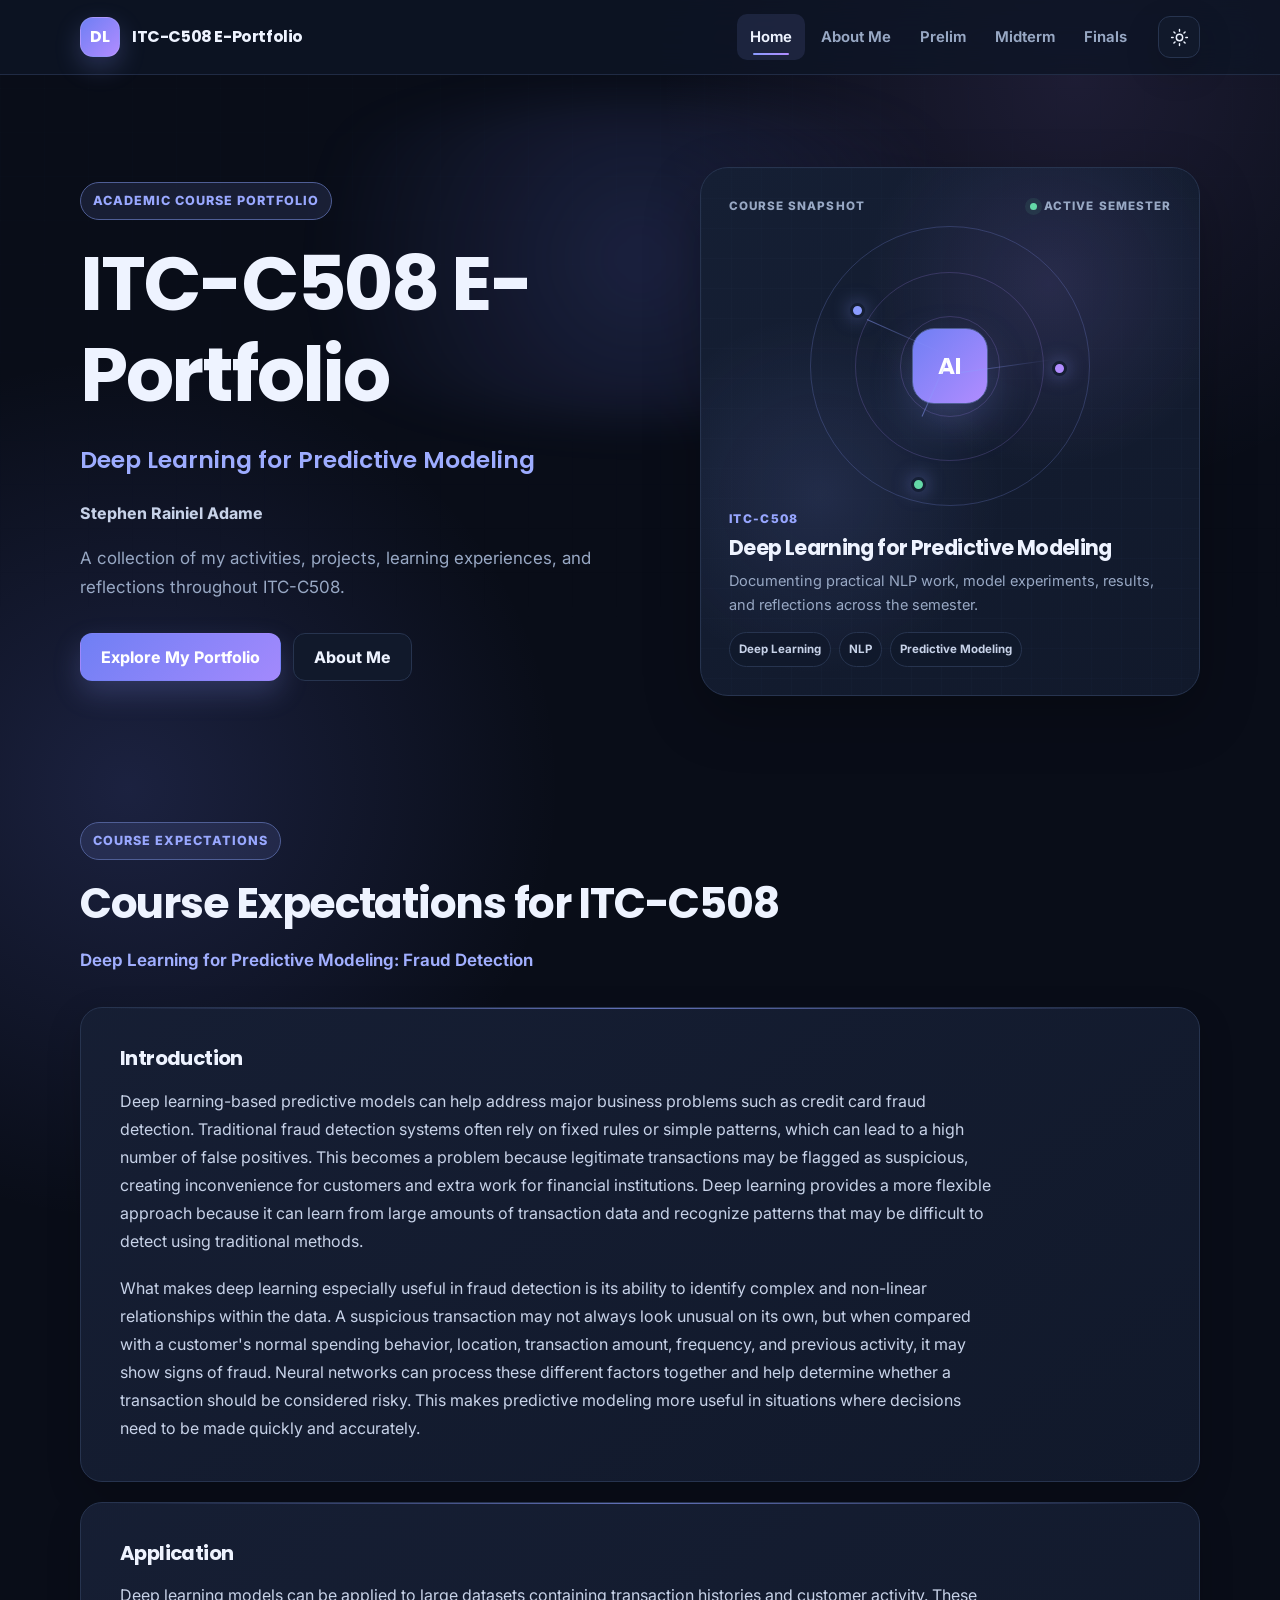
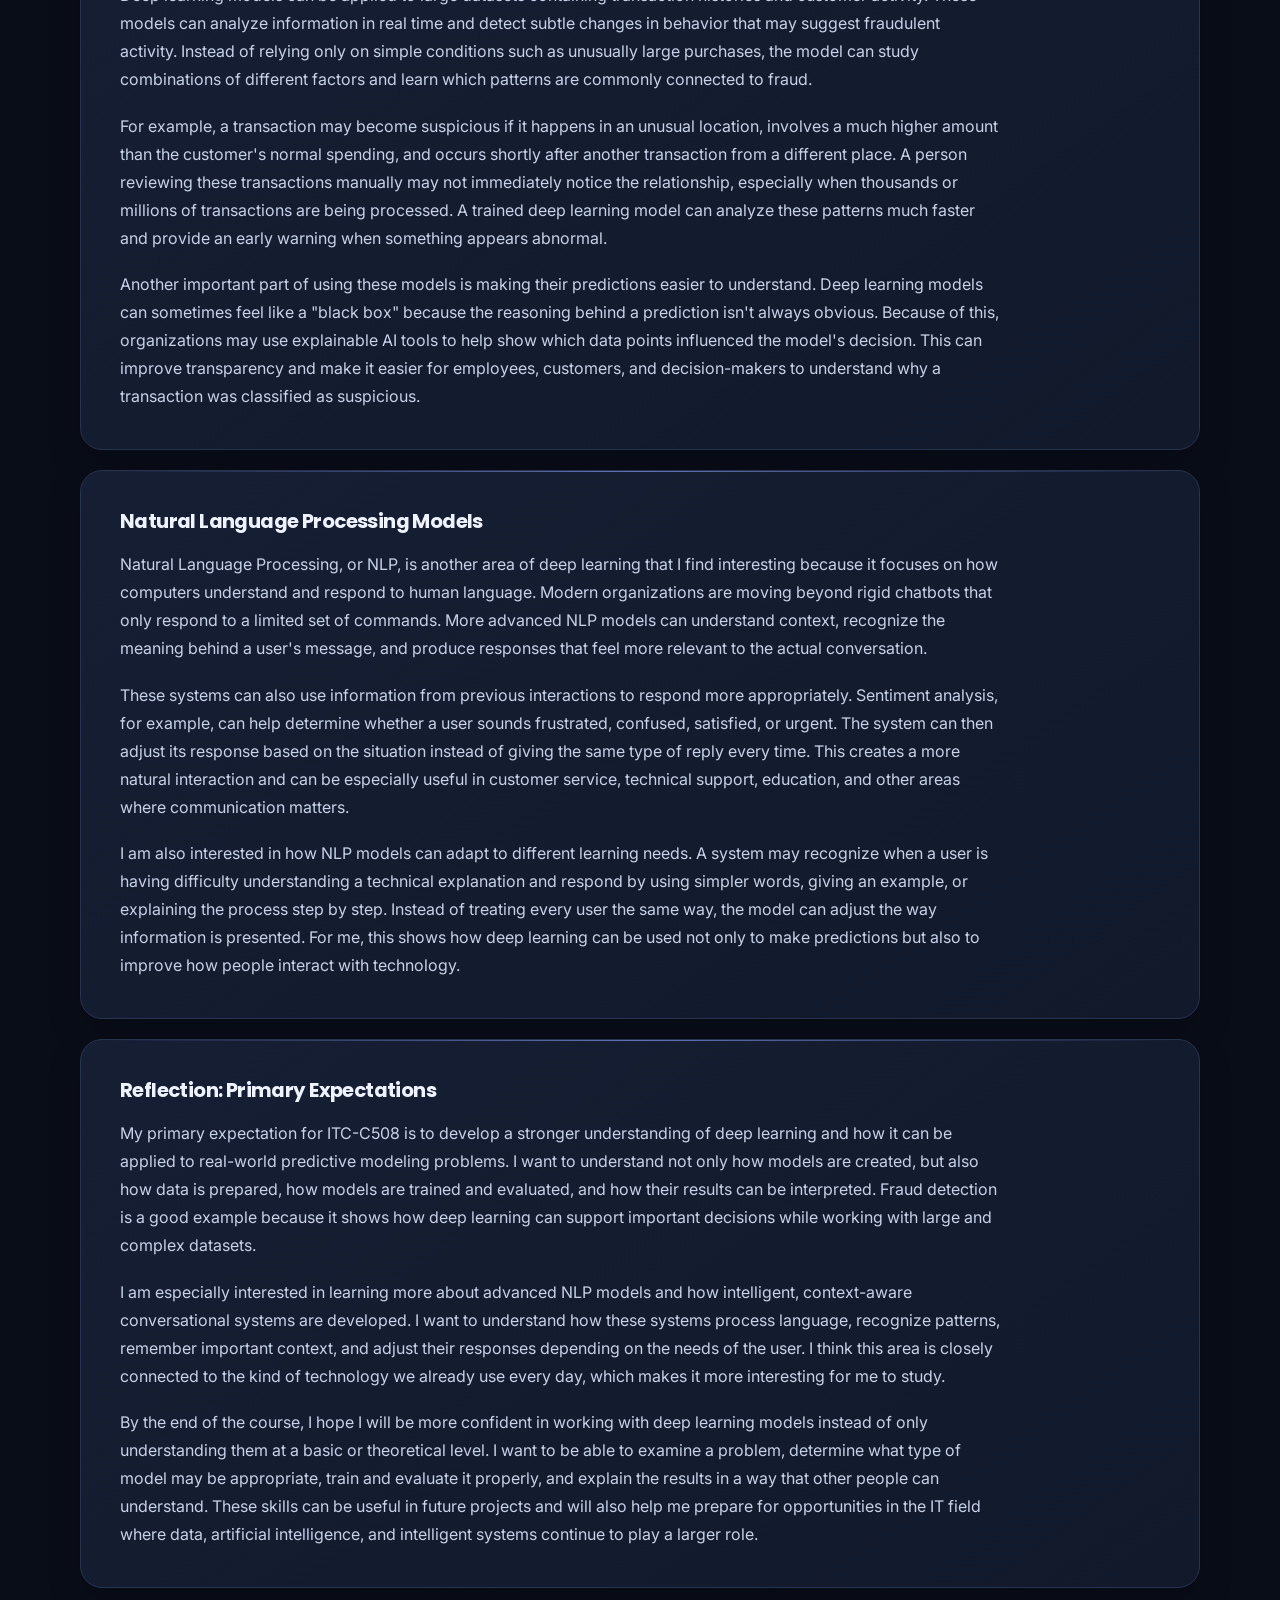
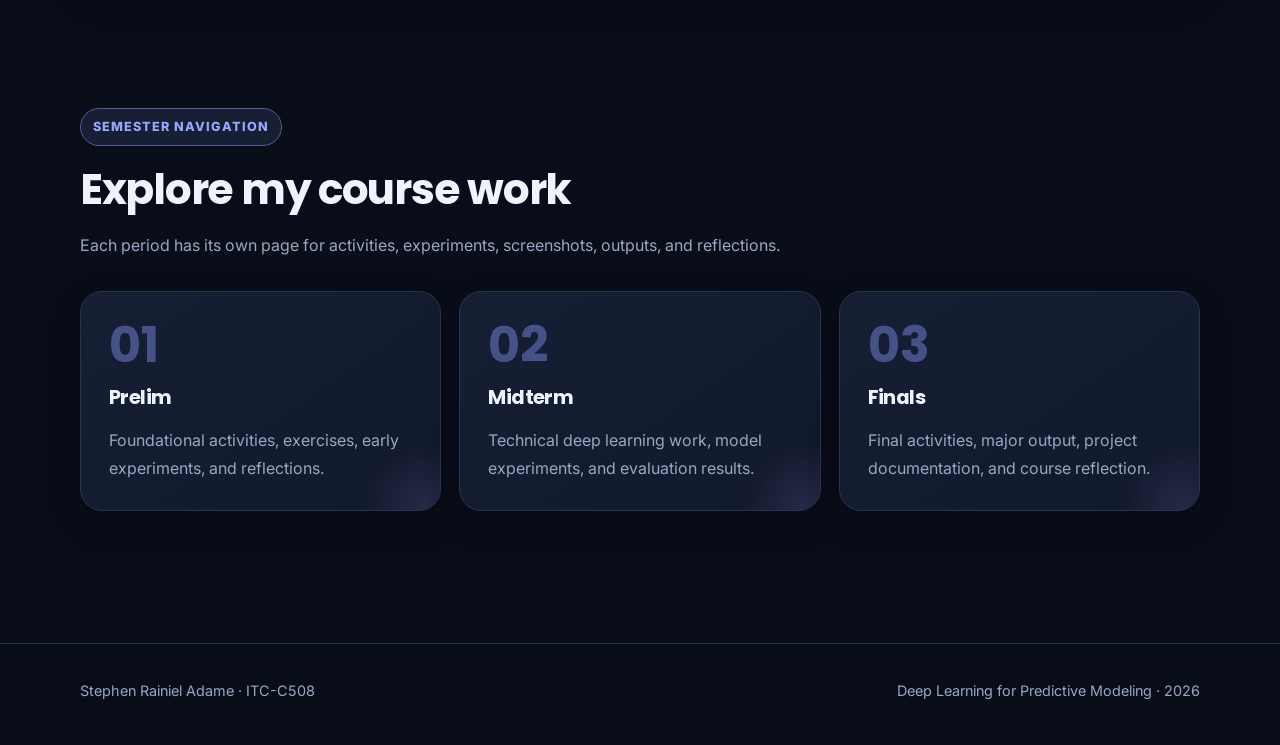
==== index.html @ 0af70e8b "Added dark mode as default + Improve UI design" ====
<!DOCTYPE html>
<html lang="en" data-theme="dark">
<head>
  <meta charset="UTF-8">
  <meta name="viewport" content="width=device-width, initial-scale=1.0">
  <meta name="theme-color" content="#090d18">
  <script>
    (() => {
      const savedTheme = localStorage.getItem('itc508-theme');
      document.documentElement.dataset.theme = savedTheme === 'light' ? 'light' : 'dark';
    })();
  </script>
  <meta name="description" content="ITC-C508 course e-portfolio of Stephen Rainiel Adame for Deep Learning for Predictive Modeling.">
  <title>ITC-C508 E-Portfolio | Stephen Rainiel Adame</title>
  <link rel="stylesheet" href="assets/styles.css">
</head>
<body>
<header class="site-header">
  <div class="container nav-wrap">
    <a class="brand" href="index.html" aria-label="ITC-C508 E-Portfolio Home">
      <span class="brand-mark">DL</span>
      <span class="brand-text">ITC-C508 E-Portfolio</span>
    </a>
    <button class="menu-button" aria-label="Toggle navigation" aria-expanded="false">☰</button>
    <nav class="nav-links" aria-label="Primary navigation">
      <a href="index.html">Home</a>
      <a href="about.html">About Me</a>
      <a href="prelim.html">Prelim</a>
      <a href="midterm.html">Midterm</a>
      <a href="finals.html">Finals</a>
    </nav>
  </div>
</header>

<main>
  <section class="hero">
    <div class="container hero-grid">
      <div>
        <span class="eyebrow">Academic Course Portfolio</span>
        <h1>ITC-C508 E-Portfolio</h1>
        <p class="hero-course">Deep Learning for Predictive Modeling</p>
        <p class="hero-name">Stephen Rainiel Adame</p>
        <p class="lead">A collection of my activities, projects, learning experiences, and reflections throughout ITC-C508.</p>
        <div class="hero-actions">
          <a class="btn btn-primary" href="#course-content">Explore My Portfolio</a>
          <a class="btn btn-secondary" href="about.html">About Me</a>
        </div>
      </div>
      <div class="hero-visual course-console" aria-label="ITC-C508 course overview">
        <div class="console-topline">
          <span>Course Snapshot</span>
          <span class="console-status"><i></i> Active Semester</span>
        </div>
        <div class="console-orbit" aria-hidden="true">
          <span class="orbit-core">AI</span>
          <span class="orbit-node node-one"></span>
          <span class="orbit-node node-two"></span>
          <span class="orbit-node node-three"></span>
          <span class="orbit-line line-one"></span>
          <span class="orbit-line line-two"></span>
          <span class="orbit-line line-three"></span>
        </div>
        <div class="console-copy">
          <span class="console-label">ITC-C508</span>
          <h3>Deep Learning for Predictive Modeling</h3>
          <p>Documenting practical NLP work, model experiments, results, and reflections across the semester.</p>
          <div class="console-tags" aria-label="Course topics">
            <span>Deep Learning</span><span>NLP</span><span>Predictive Modeling</span>
          </div>
        </div>
      </div>
    </div>
  </section>

  <section class="section" id="course-content">
    <div class="container">
      <div class="section-head">
        <span class="eyebrow">Course Expectations</span>
        <h2>Course Expectations for ITC-C508</h2>
        <p class="course-focus">Deep Learning for Predictive Modeling: Fraud Detection</p>
      </div>

      <div class="reading-stack">
        <article class="reading-card">
          <h3>Introduction</h3>
          <p>Deep learning-based predictive models can help address major business problems such as credit card fraud detection. Traditional fraud detection systems often rely on fixed rules or simple patterns, which can lead to a high number of false positives. This becomes a problem because legitimate transactions may be flagged as suspicious, creating inconvenience for customers and extra work for financial institutions. Deep learning provides a more flexible approach because it can learn from large amounts of transaction data and recognize patterns that may be difficult to detect using traditional methods.</p>
          <p>What makes deep learning especially useful in fraud detection is its ability to identify complex and non-linear relationships within the data. A suspicious transaction may not always look unusual on its own, but when compared with a customer's normal spending behavior, location, transaction amount, frequency, and previous activity, it may show signs of fraud. Neural networks can process these different factors together and help determine whether a transaction should be considered risky. This makes predictive modeling more useful in situations where decisions need to be made quickly and accurately.</p>
        </article>

        <article class="reading-card">
          <h3>Application</h3>
          <p>Deep learning models can be applied to large datasets containing transaction histories and customer activity. These models can analyze information in real time and detect subtle changes in behavior that may suggest fraudulent activity. Instead of relying only on simple conditions such as unusually large purchases, the model can study combinations of different factors and learn which patterns are commonly connected to fraud.</p>
          <p>For example, a transaction may become suspicious if it happens in an unusual location, involves a much higher amount than the customer's normal spending, and occurs shortly after another transaction from a different place. A person reviewing these transactions manually may not immediately notice the relationship, especially when thousands or millions of transactions are being processed. A trained deep learning model can analyze these patterns much faster and provide an early warning when something appears abnormal.</p>
          <p>Another important part of using these models is making their predictions easier to understand. Deep learning models can sometimes feel like a "black box" because the reasoning behind a prediction isn't always obvious. Because of this, organizations may use explainable AI tools to help show which data points influenced the model's decision. This can improve transparency and make it easier for employees, customers, and decision-makers to understand why a transaction was classified as suspicious.</p>
        </article>

        <article class="reading-card">
          <h3>Natural Language Processing Models</h3>
          <p>Natural Language Processing, or NLP, is another area of deep learning that I find interesting because it focuses on how computers understand and respond to human language. Modern organizations are moving beyond rigid chatbots that only respond to a limited set of commands. More advanced NLP models can understand context, recognize the meaning behind a user's message, and produce responses that feel more relevant to the actual conversation.</p>
          <p>These systems can also use information from previous interactions to respond more appropriately. Sentiment analysis, for example, can help determine whether a user sounds frustrated, confused, satisfied, or urgent. The system can then adjust its response based on the situation instead of giving the same type of reply every time. This creates a more natural interaction and can be especially useful in customer service, technical support, education, and other areas where communication matters.</p>
          <p>I am also interested in how NLP models can adapt to different learning needs. A system may recognize when a user is having difficulty understanding a technical explanation and respond by using simpler words, giving an example, or explaining the process step by step. Instead of treating every user the same way, the model can adjust the way information is presented. For me, this shows how deep learning can be used not only to make predictions but also to improve how people interact with technology.</p>
        </article>

        <article class="reading-card">
          <h3>Reflection: Primary Expectations</h3>
          <p>My primary expectation for ITC-C508 is to develop a stronger understanding of deep learning and how it can be applied to real-world predictive modeling problems. I want to understand not only how models are created, but also how data is prepared, how models are trained and evaluated, and how their results can be interpreted. Fraud detection is a good example because it shows how deep learning can support important decisions while working with large and complex datasets.</p>
          <p>I am especially interested in learning more about advanced NLP models and how intelligent, context-aware conversational systems are developed. I want to understand how these systems process language, recognize patterns, remember important context, and adjust their responses depending on the needs of the user. I think this area is closely connected to the kind of technology we already use every day, which makes it more interesting for me to study.</p>
          <p>By the end of the course, I hope I will be more confident in working with deep learning models instead of only understanding them at a basic or theoretical level. I want to be able to examine a problem, determine what type of model may be appropriate, train and evaluate it properly, and explain the results in a way that other people can understand. These skills can be useful in future projects and will also help me prepare for opportunities in the IT field where data, artificial intelligence, and intelligent systems continue to play a larger role.</p>
        </article>
      </div>
    </div>
  </section>

  <section class="section">
    <div class="container">
      <div class="section-head">
        <span class="eyebrow">Semester Navigation</span>
        <h2>Explore my course work</h2>
        <p>Each period has its own page for activities, experiments, screenshots, outputs, and reflections.</p>
      </div>
      <div class="semester-grid">
        <a class="semester-card" href="prelim.html">
          <div class="number">01</div>
          <h3>Prelim</h3>
          <p>Foundational activities, exercises, early experiments, and reflections.</p>
        </a>
        <a class="semester-card" href="midterm.html">
          <div class="number">02</div>
          <h3>Midterm</h3>
          <p>Technical deep learning work, model experiments, and evaluation results.</p>
        </a>
        <a class="semester-card" href="finals.html">
          <div class="number">03</div>
          <h3>Finals</h3>
          <p>Final activities, major output, project documentation, and course reflection.</p>
        </a>
      </div>
    </div>
  </section>
</main>

<footer class="site-footer">
  <div class="container footer-row">
    <span>Stephen Rainiel Adame · ITC-C508</span>
    <span>Deep Learning for Predictive Modeling · <span data-year></span></span>
  </div>
</footer>
<script src="assets/script.js"></script>
</body>
</html>
---- assets/styles.css ----
@import url('https://fonts.googleapis.com/css2?family=Inter:wght@400;500;600;700&family=Poppins:wght@500;600;700&display=swap');

:root,
html[data-theme="dark"] {
  color-scheme: dark;
  --bg: #090d18;
  --bg-soft: #0d1322;
  --surface: #11192b;
  --surface-2: #151f34;
  --surface-3: #0d1526;
  --surface-glass: rgba(14, 21, 37, 0.82);
  --text: #eef3ff;
  --text-soft: #c7d2e8;
  --muted: #98a8c4;
  --border: #27344f;
  --border-strong: #36476b;
  --primary: #8b9cff;
  --primary-strong: #6f7ff4;
  --accent: #b18cff;
  --accent-soft: rgba(177, 140, 255, 0.13);
  --primary-soft: rgba(139, 156, 255, 0.12);
  --shadow: 0 20px 55px rgba(0, 0, 0, 0.26);
  --shadow-soft: 0 12px 34px rgba(0, 0, 0, 0.18);
  --hero-glow-1: rgba(111, 127, 244, 0.18);
  --hero-glow-2: rgba(177, 140, 255, 0.12);
  --radius-xl: 28px;
  --radius-lg: 22px;
  --radius-md: 15px;
  --max-width: 1120px;
}

html[data-theme="light"] {
  color-scheme: light;
  --bg: #f5f7fb;
  --bg-soft: #eef2f8;
  --surface: #ffffff;
  --surface-2: #f8faff;
  --surface-3: #f1f5fb;
  --surface-glass: rgba(247, 249, 253, 0.86);
  --text: #15213b;
  --text-soft: #33415d;
  --muted: #66748e;
  --border: #dce4f0;
  --border-strong: #c4cfe0;
  --primary: #4f63d9;
  --primary-strong: #394dbf;
  --accent: #8064d8;
  --accent-soft: rgba(128, 100, 216, 0.10);
  --primary-soft: rgba(79, 99, 217, 0.09);
  --shadow: 0 20px 55px rgba(28, 43, 76, 0.10);
  --shadow-soft: 0 12px 34px rgba(28, 43, 76, 0.07);
  --hero-glow-1: rgba(79, 99, 217, 0.12);
  --hero-glow-2: rgba(128, 100, 216, 0.09);
}

* { box-sizing: border-box; }
html { scroll-behavior: smooth; }
body {
  margin: 0;
  min-width: 320px;
  background:
    radial-gradient(circle at 84% 2%, var(--hero-glow-2), transparent 26rem),
    radial-gradient(circle at 10% 20%, var(--hero-glow-1), transparent 27rem),
    var(--bg);
  color: var(--text);
  font-family: 'Inter', system-ui, -apple-system, BlinkMacSystemFont, 'Segoe UI', sans-serif;
  line-height: 1.75;
  transition: background-color .25s ease, color .25s ease;
}

body::before {
  content: '';
  position: fixed;
  inset: 0;
  z-index: -1;
  pointer-events: none;
  opacity: .34;
  background-image:
    linear-gradient(to right, color-mix(in srgb, var(--border) 30%, transparent) 1px, transparent 1px),
    linear-gradient(to bottom, color-mix(in srgb, var(--border) 30%, transparent) 1px, transparent 1px);
  background-size: 44px 44px;
  mask-image: linear-gradient(to bottom, rgba(0,0,0,.52), transparent 72%);
}

a { color: inherit; text-decoration: none; }
img { max-width: 100%; display: block; }
button, input, textarea, select { font: inherit; }
::selection { background: var(--primary); color: #fff; }

.container {
  width: min(calc(100% - 40px), var(--max-width));
  margin: 0 auto;
}

.site-header {
  position: sticky;
  top: 0;
  z-index: 50;
  border-bottom: 1px solid color-mix(in srgb, var(--border) 75%, transparent);
  background: var(--surface-glass);
  backdrop-filter: blur(18px) saturate(130%);
  -webkit-backdrop-filter: blur(18px) saturate(130%);
}

.nav-wrap {
  min-height: 74px;
  display: flex;
  align-items: center;
  gap: 18px;
}

.brand {
  order: 1;
  display: inline-flex;
  align-items: center;
  gap: 12px;
  margin-right: auto;
  font-family: 'Poppins', sans-serif;
  font-weight: 700;
  letter-spacing: -0.025em;
}

.brand-mark {
  width: 40px;
  height: 40px;
  display: grid;
  place-items: center;
  border: 1px solid rgba(255,255,255,.12);
  border-radius: 13px;
  color: #fff;
  background: linear-gradient(135deg, var(--primary-strong), var(--accent));
  box-shadow: 0 10px 26px color-mix(in srgb, var(--primary) 24%, transparent);
}

.brand-text { color: var(--text); }

.nav-links {
  order: 2;
  display: flex;
  align-items: center;
  gap: 3px;
}

.nav-links a {
  position: relative;
  padding: 10px 13px;
  border-radius: 10px;
  color: var(--muted);
  font-weight: 650;
  font-size: .93rem;
  transition: color .18s ease, background-color .18s ease;
}

.nav-links a:hover,
.nav-links a.active {
  color: var(--text);
  background: var(--primary-soft);
}

.nav-links a.active::after {
  content: '';
  position: absolute;
  left: 16px;
  right: 16px;
  bottom: 5px;
  height: 2px;
  border-radius: 999px;
  background: linear-gradient(90deg, var(--primary), var(--accent));
}

.theme-toggle,
.menu-button {
  width: 42px;
  height: 42px;
  display: inline-grid;
  place-items: center;
  border: 1px solid var(--border);
  border-radius: 12px;
  background: var(--surface);
  color: var(--text);
  cursor: pointer;
  box-shadow: var(--shadow-soft);
  transition: transform .18s ease, border-color .18s ease, background-color .18s ease;
}

.theme-toggle { order: 3; }
.menu-button { order: 4; display: none; font-size: 1.15rem; }
.theme-toggle:hover,
.menu-button:hover { transform: translateY(-1px); border-color: var(--border-strong); }
.theme-toggle svg { width: 19px; height: 19px; }

main { min-height: calc(100vh - 150px); }

.hero {
  position: relative;
  padding: 92px 0 66px;
}

.hero::before {
  content: '';
  position: absolute;
  left: 50%;
  top: 24px;
  width: min(900px, 92vw);
  height: 320px;
  transform: translateX(-50%);
  z-index: -1;
  border-radius: 50%;
  background: radial-gradient(circle, var(--hero-glow-1), transparent 68%);
  filter: blur(22px);
}

.hero-grid {
  display: grid;
  grid-template-columns: 1.06fr .94fr;
  gap: 56px;
  align-items: center;
}

.eyebrow {
  display: inline-flex;
  align-items: center;
  gap: 8px;
  margin-bottom: 18px;
  padding: 7px 12px;
  border: 1px solid color-mix(in srgb, var(--primary) 40%, var(--border));
  border-radius: 999px;
  color: color-mix(in srgb, var(--primary) 86%, var(--text));
  background: var(--primary-soft);
  font-size: .79rem;
  font-weight: 800;
  letter-spacing: .08em;
  text-transform: uppercase;
}

h1, h2, h3, h4 {
  font-family: 'Poppins', sans-serif;
  line-height: 1.2;
  margin-top: 0;
  letter-spacing: -0.03em;
  color: var(--text);
}

h1 {
  max-width: 800px;
  margin-bottom: 20px;
  font-size: clamp(2.6rem, 6vw, 4.75rem);
}

h2 { font-size: clamp(1.9rem, 4vw, 2.65rem); margin-bottom: 14px; }
h3 { font-size: 1.24rem; margin-bottom: 10px; }

.hero-course {
  margin: 0 0 18px;
  color: color-mix(in srgb, var(--primary) 82%, var(--text));
  font-family: 'Poppins', sans-serif;
  font-size: clamp(1.15rem, 2vw, 1.45rem);
  font-weight: 600;
}

.hero-name { margin: 0 0 14px; font-weight: 750; color: var(--text-soft); }
.lead { max-width: 735px; color: var(--muted); font-size: 1.06rem; }

.hero-actions {
  margin-top: 30px;
  display: flex;
  flex-wrap: wrap;
  gap: 12px;
}

.btn {
  display: inline-flex;
  align-items: center;
  justify-content: center;
  min-height: 48px;
  padding: 0 20px;
  border: 1px solid transparent;
  border-radius: 12px;
  font-weight: 750;
  transition: transform .18s ease, background-color .18s ease, border-color .18s ease, box-shadow .18s ease;
}

.btn-primary {
  color: #fff;
  background: linear-gradient(135deg, var(--primary-strong), color-mix(in srgb, var(--accent) 78%, var(--primary-strong)));
  box-shadow: 0 12px 28px color-mix(in srgb, var(--primary) 22%, transparent);
}
.btn-primary:hover { transform: translateY(-2px); box-shadow: 0 16px 34px color-mix(in srgb, var(--primary) 28%, transparent); }
.btn-secondary { border-color: var(--border); background: var(--surface); color: var(--text); }
.btn-secondary:hover { transform: translateY(-2px); border-color: var(--border-strong); background: var(--surface-2); }

.hero-visual {
  position: relative;
  padding: 11px;
  border: 1px solid var(--border);
  border-radius: var(--radius-xl);
  background: linear-gradient(145deg, color-mix(in srgb, var(--surface) 92%, var(--primary) 8%), var(--surface));
  box-shadow: var(--shadow);
  overflow: hidden;
}

.hero-visual::before {
  content: '';
  position: absolute;
  inset: 10px;
  z-index: 1;
  border-radius: 20px;
  background: linear-gradient(180deg, transparent 48%, rgba(6,10,20,.55));
  pointer-events: none;
}

.hero-visual img {
  width: 100%;
  aspect-ratio: 4 / 3;
  object-fit: cover;
  border-radius: 20px;
}

.hero-visual::after {
  content: 'ITC-C508 · DEEP LEARNING';
  position: absolute;
  z-index: 2;
  right: 28px;
  bottom: 26px;
  padding: 9px 12px;
  border: 1px solid rgba(255,255,255,.16);
  border-radius: 10px;
  background: rgba(9,13,24,.76);
  backdrop-filter: blur(10px);
  color: #fff;
  font-weight: 800;
  font-size: .76rem;
  letter-spacing: .09em;
}

.section { padding: 60px 0; }
.section-head { max-width: 780px; margin-bottom: 32px; }
.section-head p { color: var(--muted); margin-bottom: 0; }
.course-focus { font-size: 1.06rem; font-weight: 650; color: color-mix(in srgb, var(--primary) 78%, var(--text)) !important; }

.reading-stack { display: grid; gap: 20px; }
.reading-card,
.profile-card,
.info-card,
.activity-card,
.semester-card {
  position: relative;
  border: 1px solid var(--border);
  background: linear-gradient(145deg, color-mix(in srgb, var(--surface) 96%, var(--primary) 4%), var(--surface));
  box-shadow: var(--shadow-soft);
}

.reading-card::before,
.info-card::before,
.activity-card::before {
  content: '';
  position: absolute;
  top: 0;
  left: 26px;
  right: 26px;
  height: 1px;
  background: linear-gradient(90deg, transparent, color-mix(in srgb, var(--primary) 66%, transparent), transparent);
}

.reading-card {
  padding: clamp(25px, 4vw, 39px);
  border-radius: var(--radius-lg);
}
.reading-card p { max-width: 880px; margin-bottom: 0; color: var(--text-soft); }
.reading-card p + p { margin-top: 1.16rem; }
.reading-card h3 { margin-bottom: 13px; }

.semester-grid,
.about-grid,
.metric-grid { display: grid; gap: 18px; }
.semester-grid { grid-template-columns: repeat(3, 1fr); }
.semester-card {
  min-height: 192px;
  padding: 28px;
  overflow: hidden;
  border-radius: var(--radius-lg);
  transition: transform .2s ease, border-color .2s ease, box-shadow .2s ease;
}
.semester-card::after {
  content: '';
  position: absolute;
  width: 120px;
  height: 120px;
  right: -42px;
  bottom: -54px;
  border-radius: 50%;
  background: radial-gradient(circle, var(--accent-soft), transparent 70%);
}
.semester-card:hover { transform: translateY(-4px); border-color: var(--border-strong); box-shadow: var(--shadow); }
.semester-card .number {
  color: color-mix(in srgb, var(--primary) 42%, transparent);
  font-family: 'Poppins', sans-serif;
  font-weight: 700;
  font-size: 3.1rem;
  line-height: 1;
}
.semester-card h3 { margin-top: 16px; }
.semester-card p { color: var(--muted); margin-bottom: 0; }

.page-hero { position: relative; padding: 72px 0 38px; }
.page-hero::after {
  content: '';
  display: block;
  width: min(160px, 30vw);
  height: 3px;
  margin-top: 24px;
  border-radius: 99px;
  background: linear-gradient(90deg, var(--primary), var(--accent), transparent);
}
.page-hero .lead { max-width: 790px; }

.about-grid { grid-template-columns: 340px 1fr; align-items: start; }
.profile-card,
.info-card { border-radius: var(--radius-lg); }
.profile-card { padding: 22px; }
.photo-placeholder {
  min-height: 360px;
  display: grid;
  place-items: center;
  text-align: center;
  border: 1.5px dashed var(--border-strong);
  border-radius: 18px;
  background:
    radial-gradient(circle at 75% 20%, var(--accent-soft), transparent 45%),
    linear-gradient(145deg, var(--surface-2), var(--surface-3));
  color: color-mix(in srgb, var(--primary) 82%, var(--text));
  padding: 28px;
  font-weight: 750;
}
.photo-placeholder small { display: inline-block; margin-top: 8px; color: var(--muted); font-weight: 500; }
.profile-meta { padding-top: 22px; }
.profile-meta h2 { font-size: 1.5rem; margin-bottom: 8px; }
.profile-meta p { margin: 4px 0; color: var(--muted); }
.info-card { padding: clamp(26px, 4vw, 40px); }
.info-card + .info-card { margin-top: 18px; }
.info-card p { color: var(--text-soft); max-width: 820px; }

.activity-stack { display: grid; gap: 32px; }
.activity-card {
  border-radius: 26px;
  box-shadow: var(--shadow);
  overflow: hidden;
}
.activity-header { padding: 29px 30px 21px; }
.activity-kicker {
  color: color-mix(in srgb, var(--primary) 85%, var(--text));
  font-size: .78rem;
  font-weight: 850;
  text-transform: uppercase;
  letter-spacing: .09em;
}
.activity-header h2 { font-size: clamp(1.55rem, 3vw, 2.15rem); margin: 9px 0 0; }
.screenshot-placeholder {
  min-height: 420px;
  margin: 0 30px;
  display: grid;
  place-items: center;
  text-align: center;
  border: 1.5px dashed var(--border-strong);
  border-radius: 18px;
  background:
    radial-gradient(circle at 60% 30%, var(--accent-soft), transparent 42%),
    var(--surface-3);
  color: var(--muted);
  padding: 28px;
}
.screenshot-placeholder strong { display: block; color: var(--text); font-size: 1.04rem; }
.activity-body {
  padding: 28px 30px 34px;
  display: grid;
  grid-template-columns: repeat(2, minmax(0, 1fr));
  gap: 18px;
}
.detail-block {
  padding: 21px;
  border: 1px solid var(--border);
  border-radius: var(--radius-md);
  background: var(--surface-2);
}
.detail-block.wide { grid-column: 1 / -1; }
.detail-block p { color: var(--muted); margin: 0; }

.metric-grid { grid-template-columns: repeat(4, 1fr); margin-top: 15px; }
.metric {
  padding: 16px;
  border: 1px solid var(--border);
  border-radius: 14px;
  background: var(--surface);
}
.metric span { display: block; color: var(--muted); font-size: .82rem; }
.metric strong { display: block; margin-top: 4px; font-size: 1.05rem; color: var(--text); }

.final-reflection {
  position: relative;
  margin-top: 30px;
  padding: clamp(28px, 4vw, 42px);
  overflow: hidden;
  border: 1px solid color-mix(in srgb, var(--primary) 32%, var(--border));
  border-radius: 24px;
  background: linear-gradient(135deg, #18254a, #302a59);
  color: white;
  box-shadow: var(--shadow);
}
.final-reflection::after {
  content: '';
  position: absolute;
  width: 220px;
  height: 220px;
  right: -70px;
  top: -90px;
  border-radius: 50%;
  background: radial-gradient(circle, rgba(177,140,255,.28), transparent 68%);
}
.final-reflection h2 { color: #fff; }
.final-reflection p { max-width: 840px; color: #e2e8f7; }

.site-footer {
  margin-top: 72px;
  padding: 34px 0 42px;
  border-top: 1px solid var(--border);
  color: var(--muted);
  font-size: .9rem;
}
.footer-row { display: flex; justify-content: space-between; gap: 20px; flex-wrap: wrap; }

/* Prelim academic document entries */
.prelim-section { padding-top: 34px; }
.academic-entry { overflow: visible; }
.academic-entry-header {
  display: flex;
  align-items: flex-start;
  justify-content: space-between;
  gap: 28px;
  padding-bottom: 24px;
}
.entry-intro { max-width: 810px; margin: 12px 0 0; color: var(--muted); }
.entry-status {
  flex: 0 0 auto;
  margin-top: 2px;
  padding: 8px 12px;
  border: 1px solid color-mix(in srgb, var(--primary) 35%, var(--border));
  border-radius: 999px;
  background: var(--primary-soft);
  color: color-mix(in srgb, var(--primary) 84%, var(--text));
  font-size: .75rem;
  font-weight: 850;
  letter-spacing: .05em;
  text-transform: uppercase;
}
.entry-meta {
  margin: 0 30px;
  display: grid;
  grid-template-columns: .7fr 1.5fr 1.1fr;
  border: 1px solid var(--border);
  border-radius: 16px;
  overflow: hidden;
  background: var(--surface-2);
}
.entry-meta > div { padding: 16px 18px; border-right: 1px solid var(--border); }
.entry-meta > div:last-child { border-right: 0; }
.entry-meta span,
.section-label {
  display: block;
  margin-bottom: 5px;
  color: color-mix(in srgb, var(--primary) 84%, var(--text));
  font-size: .73rem;
  font-weight: 850;
  letter-spacing: .09em;
  text-transform: uppercase;
}
.entry-meta strong { display: block; color: var(--text); font-size: .93rem; line-height: 1.45; }
.document-section,
.reflection-section {
  margin: 28px 30px 0;
  padding: clamp(22px, 4vw, 32px);
  border: 1px solid var(--border);
  border-radius: 20px;
  background: var(--surface-2);
}
.document-heading {
  display: flex;
  align-items: flex-end;
  justify-content: space-between;
  gap: 24px;
  margin-bottom: 22px;
}
.document-heading h3,
.reflection-heading h3 { margin-bottom: 7px; }
.document-heading p { max-width: 735px; margin: 0; color: var(--muted); }
.document-button { flex: 0 0 auto; }
.pdf-frame {
  min-height: 720px;
  overflow: hidden;
  border: 1px solid var(--border-strong);
  border-radius: 16px;
  background: #0b1020;
  box-shadow: var(--shadow-soft);
}
.pdf-frame object { display: block; width: 100%; height: 760px; background: #fff; }
.pdf-fallback {
  min-height: 720px;
  display: grid;
  place-items: center;
  align-content: center;
  gap: 8px;
  padding: 32px;
  text-align: center;
  color: var(--muted);
  background: var(--surface-3);
}
.pdf-fallback strong { color: var(--text); }
.pdf-fallback p { margin: 0 0 10px; }
.reflection-section { margin-bottom: 30px; background: var(--surface); }
.reflection-heading { padding-bottom: 17px; border-bottom: 1px solid var(--border); }
.reflection-copy { max-width: 855px; padding-top: 8px; }
.reflection-copy p { margin: 18px 0 0; color: var(--text-soft); }

.continuation-card {
  display: grid;
  grid-template-columns: 1.25fr .75fr;
  gap: 34px;
  align-items: center;
  padding: clamp(26px, 4vw, 38px);
  border: 1px dashed var(--border-strong);
  border-radius: 24px;
  background: color-mix(in srgb, var(--surface) 84%, transparent);
}
.continuation-card h2 { margin-bottom: 10px; font-size: clamp(1.55rem, 3vw, 2.1rem); }
.continuation-card p { max-width: 700px; margin: 0; color: var(--muted); }
.continuation-tags { display: flex; flex-wrap: wrap; justify-content: flex-end; gap: 9px; }
.continuation-tags span {
  padding: 8px 11px;
  border: 1px solid var(--border);
  border-radius: 999px;
  background: var(--surface);
  color: var(--text-soft);
  font-size: .8rem;
  font-weight: 700;
}

@media (prefers-reduced-motion: reduce) {
  *, *::before, *::after { scroll-behavior: auto !important; transition-duration: .01ms !important; animation-duration: .01ms !important; }
}

@media (max-width: 900px) {
  .hero-grid, .about-grid { grid-template-columns: 1fr; }
  .hero { padding-top: 58px; }
  .hero-visual { max-width: 720px; }
  .semester-grid { grid-template-columns: 1fr; }
  .metric-grid { grid-template-columns: repeat(2, 1fr); }
  .entry-meta { grid-template-columns: 1fr; }
  .entry-meta > div { border-right: 0; border-bottom: 1px solid var(--border); }
  .entry-meta > div:last-child { border-bottom: 0; }
  .continuation-card { grid-template-columns: 1fr; }
  .continuation-tags { justify-content: flex-start; }
}

@media (max-width: 760px) {
  .container { width: min(calc(100% - 28px), var(--max-width)); }
  .nav-wrap { min-height: 70px; gap: 10px; }
  .theme-toggle, .menu-button { width: 40px; height: 40px; }
  .menu-button { display: inline-grid; place-items: center; }
  .nav-links {
    position: absolute;
    top: 70px;
    left: 14px;
    right: 14px;
    display: none;
    flex-direction: column;
    align-items: stretch;
    padding: 12px;
    border: 1px solid var(--border);
    border-radius: 16px;
    background: var(--surface-glass);
    box-shadow: var(--shadow);
    backdrop-filter: blur(18px);
  }
  .nav-links.open { display: flex; }
  .nav-links a { padding: 12px 14px; }
  .nav-links a.active::after { display: none; }
  .hero { padding-top: 50px; }
  .hero-grid { gap: 36px; }
  .section { padding: 46px 0; }
  .activity-body { grid-template-columns: 1fr; padding: 22px; }
  .detail-block.wide { grid-column: auto; }
  .activity-header { padding: 24px 22px 18px; }
  .screenshot-placeholder { margin: 0 22px; min-height: 280px; }
  .metric-grid { grid-template-columns: 1fr 1fr; }
  .academic-entry-header,
  .document-heading { flex-direction: column; align-items: stretch; }
  .entry-status { align-self: flex-start; }
  .entry-meta,
  .document-section,
  .reflection-section { margin-left: 22px; margin-right: 22px; }
  .document-button { width: 100%; }
  .pdf-frame { min-height: 500px; }
  .pdf-frame object { height: 540px; }
  .pdf-fallback { min-height: 500px; }
}

@media (max-width: 470px) {
  h1 { font-size: 2.35rem; }
  .brand-text { display: none; }
  .metric-grid { grid-template-columns: 1fr; }
  .hero-actions { flex-direction: column; }
  .btn { width: 100%; }
  .hero-visual::after { left: 22px; right: auto; bottom: 22px; font-size: .69rem; }
  .pdf-frame { min-height: 410px; }
  .pdf-frame object { height: 440px; }
  .pdf-fallback { min-height: 410px; padding: 24px; }
}

/* Home course snapshot visual */
.course-console {
  min-height: 455px;
  padding: 28px;
  display: grid;
  grid-template-rows: auto 1fr auto;
  isolation: isolate;
  background:
    radial-gradient(circle at 70% 22%, var(--accent-soft), transparent 34%),
    radial-gradient(circle at 24% 62%, var(--primary-soft), transparent 36%),
    linear-gradient(145deg, var(--surface-2), var(--surface));
}
.course-console::before {
  inset: 0;
  border-radius: inherit;
  background:
    linear-gradient(to right, color-mix(in srgb, var(--border) 34%, transparent) 1px, transparent 1px),
    linear-gradient(to bottom, color-mix(in srgb, var(--border) 34%, transparent) 1px, transparent 1px);
  background-size: 30px 30px;
  opacity: .38;
}
.course-console::after { content: none; }
.console-topline {
  position: relative;
  z-index: 3;
  display: flex;
  justify-content: space-between;
  gap: 18px;
  color: var(--muted);
  font-size: .73rem;
  font-weight: 800;
  letter-spacing: .09em;
  text-transform: uppercase;
}
.console-status { display: inline-flex; align-items: center; gap: 7px; }
.console-status i {
  width: 7px;
  height: 7px;
  border-radius: 50%;
  background: #64d8a7;
  box-shadow: 0 0 0 5px rgba(100,216,167,.09);
}
.console-orbit {
  position: relative;
  z-index: 2;
  width: min(280px, 74%);
  aspect-ratio: 1;
  margin: 10px auto 2px;
  border: 1px solid color-mix(in srgb, var(--primary) 22%, transparent);
  border-radius: 50%;
}
.console-orbit::before,
.console-orbit::after {
  content: '';
  position: absolute;
  inset: 16%;
  border: 1px solid color-mix(in srgb, var(--accent) 20%, transparent);
  border-radius: 50%;
}
.console-orbit::after { inset: 32%; }
.orbit-core {
  position: absolute;
  left: 50%;
  top: 50%;
  transform: translate(-50%, -50%);
  width: 76px;
  height: 76px;
  display: grid;
  place-items: center;
  border: 1px solid color-mix(in srgb, var(--primary) 40%, var(--border));
  border-radius: 22px;
  background: linear-gradient(135deg, var(--primary-strong), var(--accent));
  color: #fff;
  font-family: 'Poppins', sans-serif;
  font-size: 1.45rem;
  font-weight: 700;
  box-shadow: 0 18px 42px color-mix(in srgb, var(--primary) 26%, transparent);
}
.orbit-node {
  position: absolute;
  width: 15px;
  height: 15px;
  border: 3px solid var(--surface-2);
  border-radius: 50%;
  background: var(--primary);
  box-shadow: 0 0 18px color-mix(in srgb, var(--primary) 52%, transparent);
}
.node-one { left: 14%; top: 27%; }
.node-two { right: 8%; top: 48%; background: var(--accent); }
.node-three { left: 36%; bottom: 5%; background: #64d8a7; }
.orbit-line {
  position: absolute;
  height: 1px;
  transform-origin: left center;
  background: linear-gradient(90deg, color-mix(in srgb, var(--primary) 50%, transparent), transparent);
}
.line-one { width: 90px; left: 20%; top: 33%; transform: rotate(24deg); }
.line-two { width: 92px; left: 54%; top: 52%; transform: rotate(-8deg); }
.line-three { width: 86px; left: 40%; top: 68%; transform: rotate(-66deg); }
.console-copy { position: relative; z-index: 3; }
.console-label {
  display: block;
  margin-bottom: 7px;
  color: color-mix(in srgb, var(--primary) 88%, var(--text));
  font-size: .75rem;
  font-weight: 850;
  letter-spacing: .11em;
}
.console-copy h3 { margin-bottom: 8px; font-size: 1.3rem; }
.console-copy p { margin: 0; color: var(--muted); font-size: .91rem; line-height: 1.65; }
.console-tags { display: flex; flex-wrap: wrap; gap: 8px; margin-top: 15px; }
.console-tags span {
  padding: 6px 9px;
  border: 1px solid var(--border);
  border-radius: 999px;
  background: color-mix(in srgb, var(--surface) 82%, transparent);
  color: var(--text-soft);
  font-size: .72rem;
  font-weight: 700;
}

@media (max-width: 760px) {
  .course-console { min-height: 410px; padding: 24px; }
  .console-orbit { width: min(245px, 78%); }
}
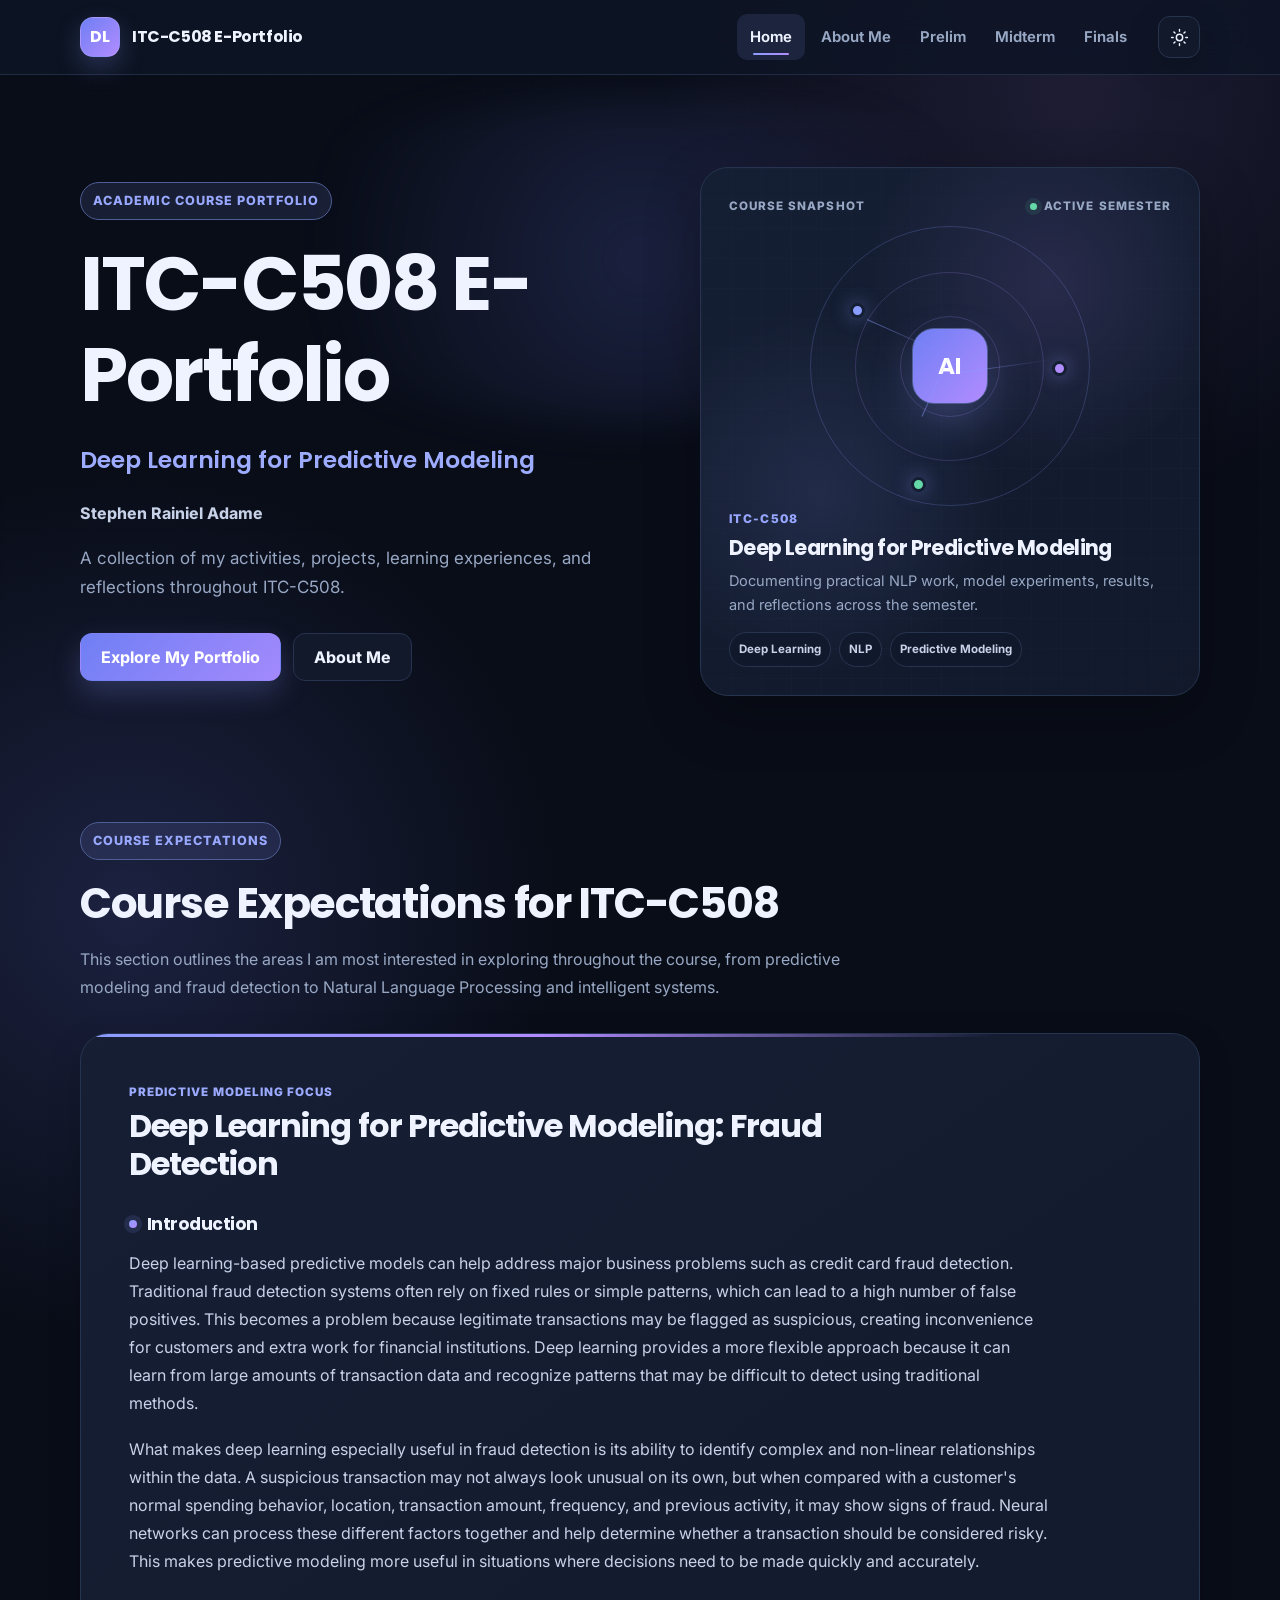
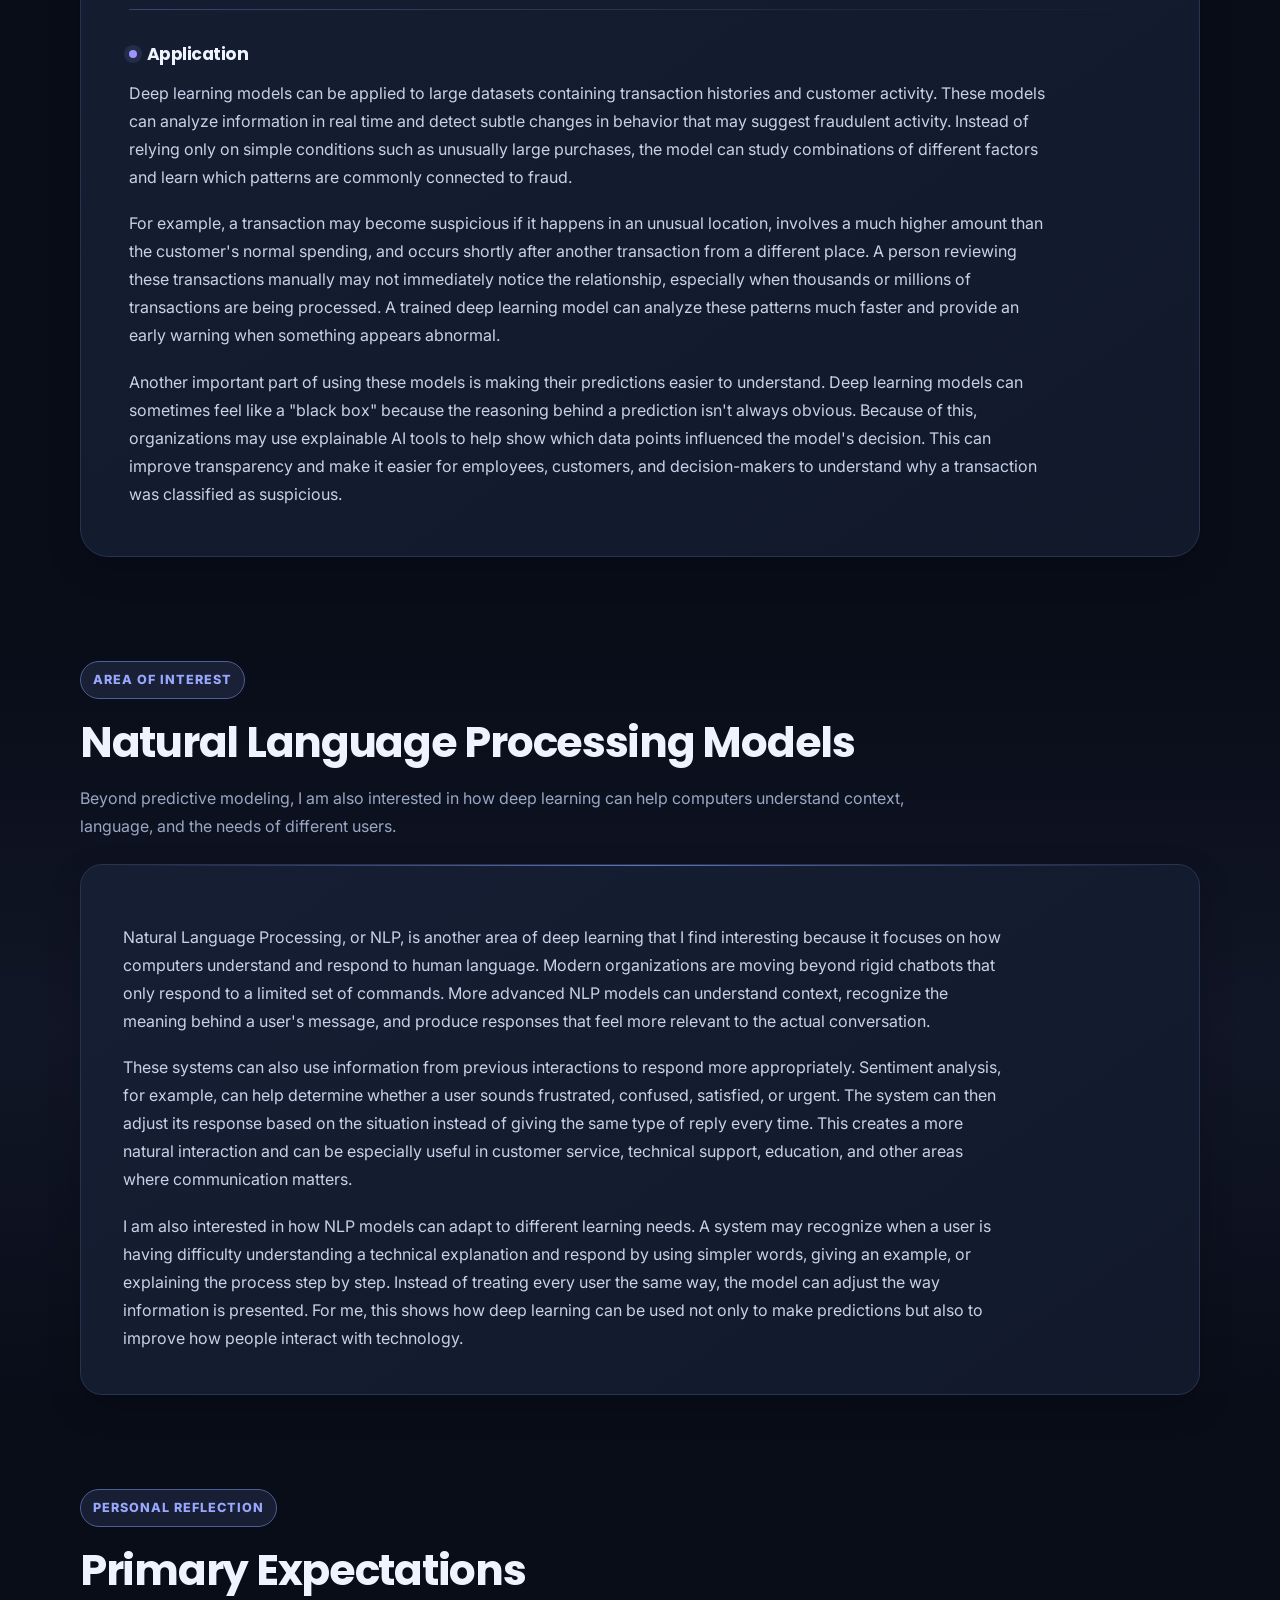
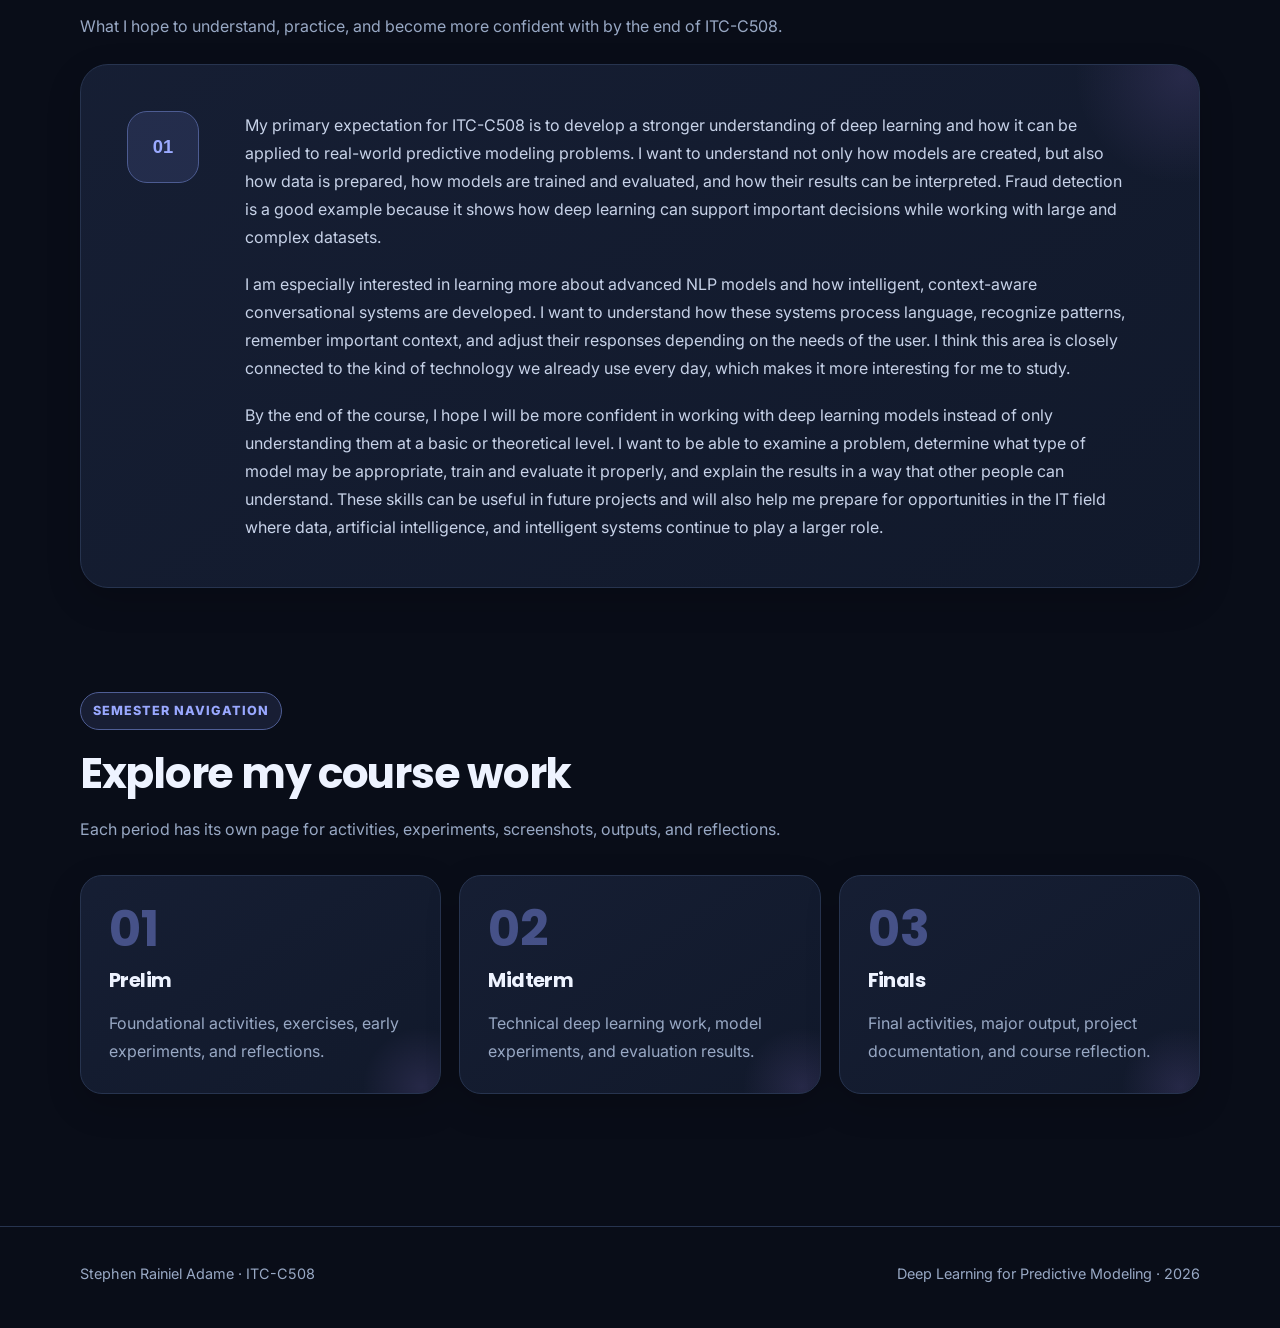
==== commit 17c66dba: "Put related activities together" ====
--- a/index.html
+++ b/index.html
@@ -72,42 +72,70 @@
     </div>
   </section>
 
-  <section class="section" id="course-content">
+  <section class="section course-expectations" id="course-content">
     <div class="container">
-      <div class="section-head">
+      <div class="section-head expectations-head">
         <span class="eyebrow">Course Expectations</span>
         <h2>Course Expectations for ITC-C508</h2>
-        <p class="course-focus">Deep Learning for Predictive Modeling: Fraud Detection</p>
+        <p>This section outlines the areas I am most interested in exploring throughout the course, from predictive modeling and fraud detection to Natural Language Processing and intelligent systems.</p>
       </div>
 
-      <div class="reading-stack">
-        <article class="reading-card">
-          <h3>Introduction</h3>
+      <article class="topic-panel fraud-focus-card">
+        <div class="topic-panel-head">
+          <span class="section-label">Predictive Modeling Focus</span>
+          <h3>Deep Learning for Predictive Modeling: Fraud Detection</h3>
+        </div>
+
+        <div class="topic-subsection">
+          <h4>Introduction</h4>
           <p>Deep learning-based predictive models can help address major business problems such as credit card fraud detection. Traditional fraud detection systems often rely on fixed rules or simple patterns, which can lead to a high number of false positives. This becomes a problem because legitimate transactions may be flagged as suspicious, creating inconvenience for customers and extra work for financial institutions. Deep learning provides a more flexible approach because it can learn from large amounts of transaction data and recognize patterns that may be difficult to detect using traditional methods.</p>
           <p>What makes deep learning especially useful in fraud detection is its ability to identify complex and non-linear relationships within the data. A suspicious transaction may not always look unusual on its own, but when compared with a customer's normal spending behavior, location, transaction amount, frequency, and previous activity, it may show signs of fraud. Neural networks can process these different factors together and help determine whether a transaction should be considered risky. This makes predictive modeling more useful in situations where decisions need to be made quickly and accurately.</p>
-        </article>
+        </div>
 
-        <article class="reading-card">
-          <h3>Application</h3>
+        <div class="topic-divider" aria-hidden="true"></div>
+
+        <div class="topic-subsection">
+          <h4>Application</h4>
           <p>Deep learning models can be applied to large datasets containing transaction histories and customer activity. These models can analyze information in real time and detect subtle changes in behavior that may suggest fraudulent activity. Instead of relying only on simple conditions such as unusually large purchases, the model can study combinations of different factors and learn which patterns are commonly connected to fraud.</p>
           <p>For example, a transaction may become suspicious if it happens in an unusual location, involves a much higher amount than the customer's normal spending, and occurs shortly after another transaction from a different place. A person reviewing these transactions manually may not immediately notice the relationship, especially when thousands or millions of transactions are being processed. A trained deep learning model can analyze these patterns much faster and provide an early warning when something appears abnormal.</p>
           <p>Another important part of using these models is making their predictions easier to understand. Deep learning models can sometimes feel like a "black box" because the reasoning behind a prediction isn't always obvious. Because of this, organizations may use explainable AI tools to help show which data points influenced the model's decision. This can improve transparency and make it easier for employees, customers, and decision-makers to understand why a transaction was classified as suspicious.</p>
-        </article>
+        </div>
+      </article>
+    </div>
+  </section>
 
-        <article class="reading-card">
-          <h3>Natural Language Processing Models</h3>
-          <p>Natural Language Processing, or NLP, is another area of deep learning that I find interesting because it focuses on how computers understand and respond to human language. Modern organizations are moving beyond rigid chatbots that only respond to a limited set of commands. More advanced NLP models can understand context, recognize the meaning behind a user's message, and produce responses that feel more relevant to the actual conversation.</p>
-          <p>These systems can also use information from previous interactions to respond more appropriately. Sentiment analysis, for example, can help determine whether a user sounds frustrated, confused, satisfied, or urgent. The system can then adjust its response based on the situation instead of giving the same type of reply every time. This creates a more natural interaction and can be especially useful in customer service, technical support, education, and other areas where communication matters.</p>
-          <p>I am also interested in how NLP models can adapt to different learning needs. A system may recognize when a user is having difficulty understanding a technical explanation and respond by using simpler words, giving an example, or explaining the process step by step. Instead of treating every user the same way, the model can adjust the way information is presented. For me, this shows how deep learning can be used not only to make predictions but also to improve how people interact with technology.</p>
-        </article>
+  <section class="section course-topic-section nlp-topic-section">
+    <div class="container">
+      <div class="section-head topic-section-head">
+        <span class="eyebrow">Area of Interest</span>
+        <h2>Natural Language Processing Models</h2>
+        <p>Beyond predictive modeling, I am also interested in how deep learning can help computers understand context, language, and the needs of different users.</p>
+      </div>
 
-        <article class="reading-card">
-          <h3>Reflection: Primary Expectations</h3>
+      <article class="reading-card standalone-reading-card">
+        <p>Natural Language Processing, or NLP, is another area of deep learning that I find interesting because it focuses on how computers understand and respond to human language. Modern organizations are moving beyond rigid chatbots that only respond to a limited set of commands. More advanced NLP models can understand context, recognize the meaning behind a user's message, and produce responses that feel more relevant to the actual conversation.</p>
+        <p>These systems can also use information from previous interactions to respond more appropriately. Sentiment analysis, for example, can help determine whether a user sounds frustrated, confused, satisfied, or urgent. The system can then adjust its response based on the situation instead of giving the same type of reply every time. This creates a more natural interaction and can be especially useful in customer service, technical support, education, and other areas where communication matters.</p>
+        <p>I am also interested in how NLP models can adapt to different learning needs. A system may recognize when a user is having difficulty understanding a technical explanation and respond by using simpler words, giving an example, or explaining the process step by step. Instead of treating every user the same way, the model can adjust the way information is presented. For me, this shows how deep learning can be used not only to make predictions but also to improve how people interact with technology.</p>
+      </article>
+    </div>
+  </section>
+
+  <section class="section course-topic-section reflection-topic-section">
+    <div class="container">
+      <div class="section-head topic-section-head">
+        <span class="eyebrow">Personal Reflection</span>
+        <h2>Primary Expectations</h2>
+        <p>What I hope to understand, practice, and become more confident with by the end of ITC-C508.</p>
+      </div>
+
+      <article class="reflection-expectation-card">
+        <div class="reflection-marker" aria-hidden="true">01</div>
+        <div class="reflection-expectation-copy">
           <p>My primary expectation for ITC-C508 is to develop a stronger understanding of deep learning and how it can be applied to real-world predictive modeling problems. I want to understand not only how models are created, but also how data is prepared, how models are trained and evaluated, and how their results can be interpreted. Fraud detection is a good example because it shows how deep learning can support important decisions while working with large and complex datasets.</p>
           <p>I am especially interested in learning more about advanced NLP models and how intelligent, context-aware conversational systems are developed. I want to understand how these systems process language, recognize patterns, remember important context, and adjust their responses depending on the needs of the user. I think this area is closely connected to the kind of technology we already use every day, which makes it more interesting for me to study.</p>
           <p>By the end of the course, I hope I will be more confident in working with deep learning models instead of only understanding them at a basic or theoretical level. I want to be able to examine a problem, determine what type of model may be appropriate, train and evaluate it properly, and explain the results in a way that other people can understand. These skills can be useful in future projects and will also help me prepare for opportunities in the IT field where data, artificial intelligence, and intelligent systems continue to play a larger role.</p>
-        </article>
-      </div>
+        </div>
+      </article>
     </div>
   </section>
 
--- a/assets/styles.css
+++ b/assets/styles.css
@@ -840,3 +840,155 @@
   .course-console { min-height: 410px; padding: 24px; }
   .console-orbit { width: min(245px, 78%); }
 }
+
+/* Home: clearer grouping for course expectations */
+.expectations-head { max-width: 820px; }
+
+.topic-panel,
+.reflection-expectation-card {
+  position: relative;
+  border: 1px solid var(--border);
+  border-radius: var(--radius-xl);
+  background: linear-gradient(145deg, color-mix(in srgb, var(--surface) 96%, var(--primary) 4%), var(--surface));
+  box-shadow: var(--shadow-soft);
+}
+
+.topic-panel {
+  overflow: hidden;
+  padding: clamp(28px, 4.5vw, 48px);
+}
+
+.topic-panel::before {
+  content: '';
+  position: absolute;
+  inset: 0 auto auto 0;
+  width: 100%;
+  height: 3px;
+  background: linear-gradient(90deg, var(--primary), var(--accent), transparent 82%);
+}
+
+.topic-panel-head {
+  max-width: 820px;
+  margin-bottom: 30px;
+}
+
+.topic-panel-head h3 {
+  margin: 5px 0 0;
+  font-size: clamp(1.45rem, 3vw, 2rem);
+}
+
+.topic-subsection {
+  max-width: 920px;
+}
+
+.topic-subsection h4 {
+  display: flex;
+  align-items: center;
+  gap: 10px;
+  margin: 0 0 14px;
+  font-size: 1.08rem;
+  color: var(--text);
+}
+
+.topic-subsection h4::before {
+  content: '';
+  width: 8px;
+  height: 8px;
+  flex: 0 0 8px;
+  border-radius: 50%;
+  background: linear-gradient(135deg, var(--primary), var(--accent));
+  box-shadow: 0 0 0 5px var(--primary-soft);
+}
+
+.topic-subsection p,
+.standalone-reading-card p,
+.reflection-expectation-copy p {
+  color: var(--text-soft);
+}
+
+.topic-subsection p { margin: 0; }
+.topic-subsection p + p { margin-top: 1.16rem; }
+
+.topic-divider {
+  height: 1px;
+  margin: 34px 0;
+  background: linear-gradient(90deg, var(--border-strong), var(--border), transparent);
+}
+
+.course-topic-section {
+  padding-top: 44px;
+  padding-bottom: 44px;
+}
+
+.nlp-topic-section {
+  background: linear-gradient(180deg, transparent, color-mix(in srgb, var(--primary-soft) 55%, transparent), transparent);
+}
+
+.topic-section-head {
+  max-width: 825px;
+  margin-bottom: 24px;
+}
+
+.standalone-reading-card {
+  padding: clamp(28px, 4vw, 42px);
+}
+
+.reflection-topic-section { padding-top: 50px; }
+
+.reflection-expectation-card {
+  display: grid;
+  grid-template-columns: 90px minmax(0, 1fr);
+  gap: 28px;
+  padding: clamp(28px, 4.5vw, 46px);
+  overflow: hidden;
+}
+
+.reflection-expectation-card::after {
+  content: '';
+  position: absolute;
+  width: 220px;
+  height: 220px;
+  right: -95px;
+  top: -100px;
+  border-radius: 50%;
+  background: radial-gradient(circle, var(--accent-soft), transparent 70%);
+  pointer-events: none;
+}
+
+.reflection-marker {
+  width: 72px;
+  height: 72px;
+  display: grid;
+  place-items: center;
+  border: 1px solid color-mix(in srgb, var(--primary) 38%, var(--border));
+  border-radius: 20px;
+  background: var(--primary-soft);
+  color: color-mix(in srgb, var(--primary) 84%, var(--text));
+  font-family: 'Poppins', sans-serif;
+  font-size: 1.15rem;
+  font-weight: 800;
+}
+
+.reflection-expectation-copy {
+  position: relative;
+  z-index: 1;
+  max-width: 880px;
+}
+
+.reflection-expectation-copy p { margin: 0; }
+.reflection-expectation-copy p + p { margin-top: 1.18rem; }
+
+@media (max-width: 720px) {
+  .topic-panel { padding: 25px 22px; }
+  .topic-divider { margin: 28px 0; }
+  .reflection-expectation-card {
+    grid-template-columns: 1fr;
+    gap: 18px;
+    padding: 25px 22px;
+  }
+  .reflection-marker {
+    width: 58px;
+    height: 58px;
+    border-radius: 16px;
+  }
+}
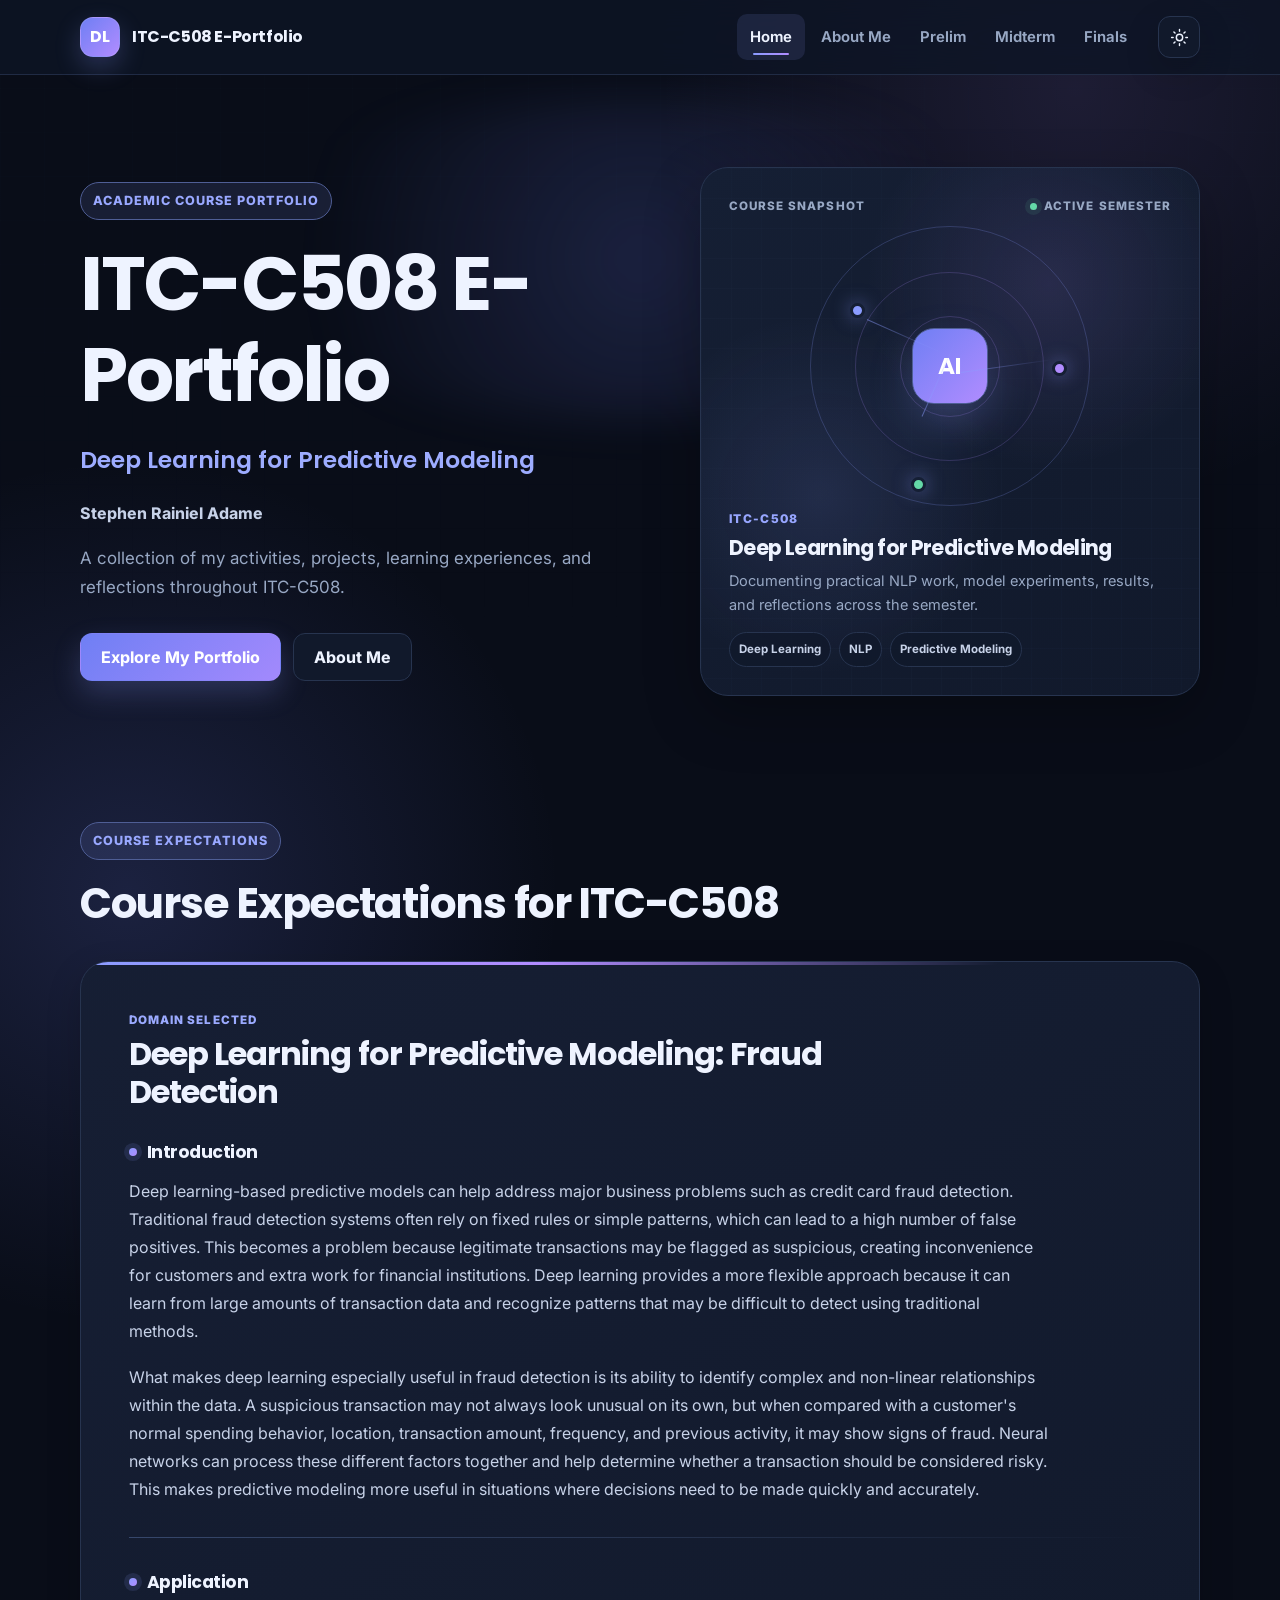
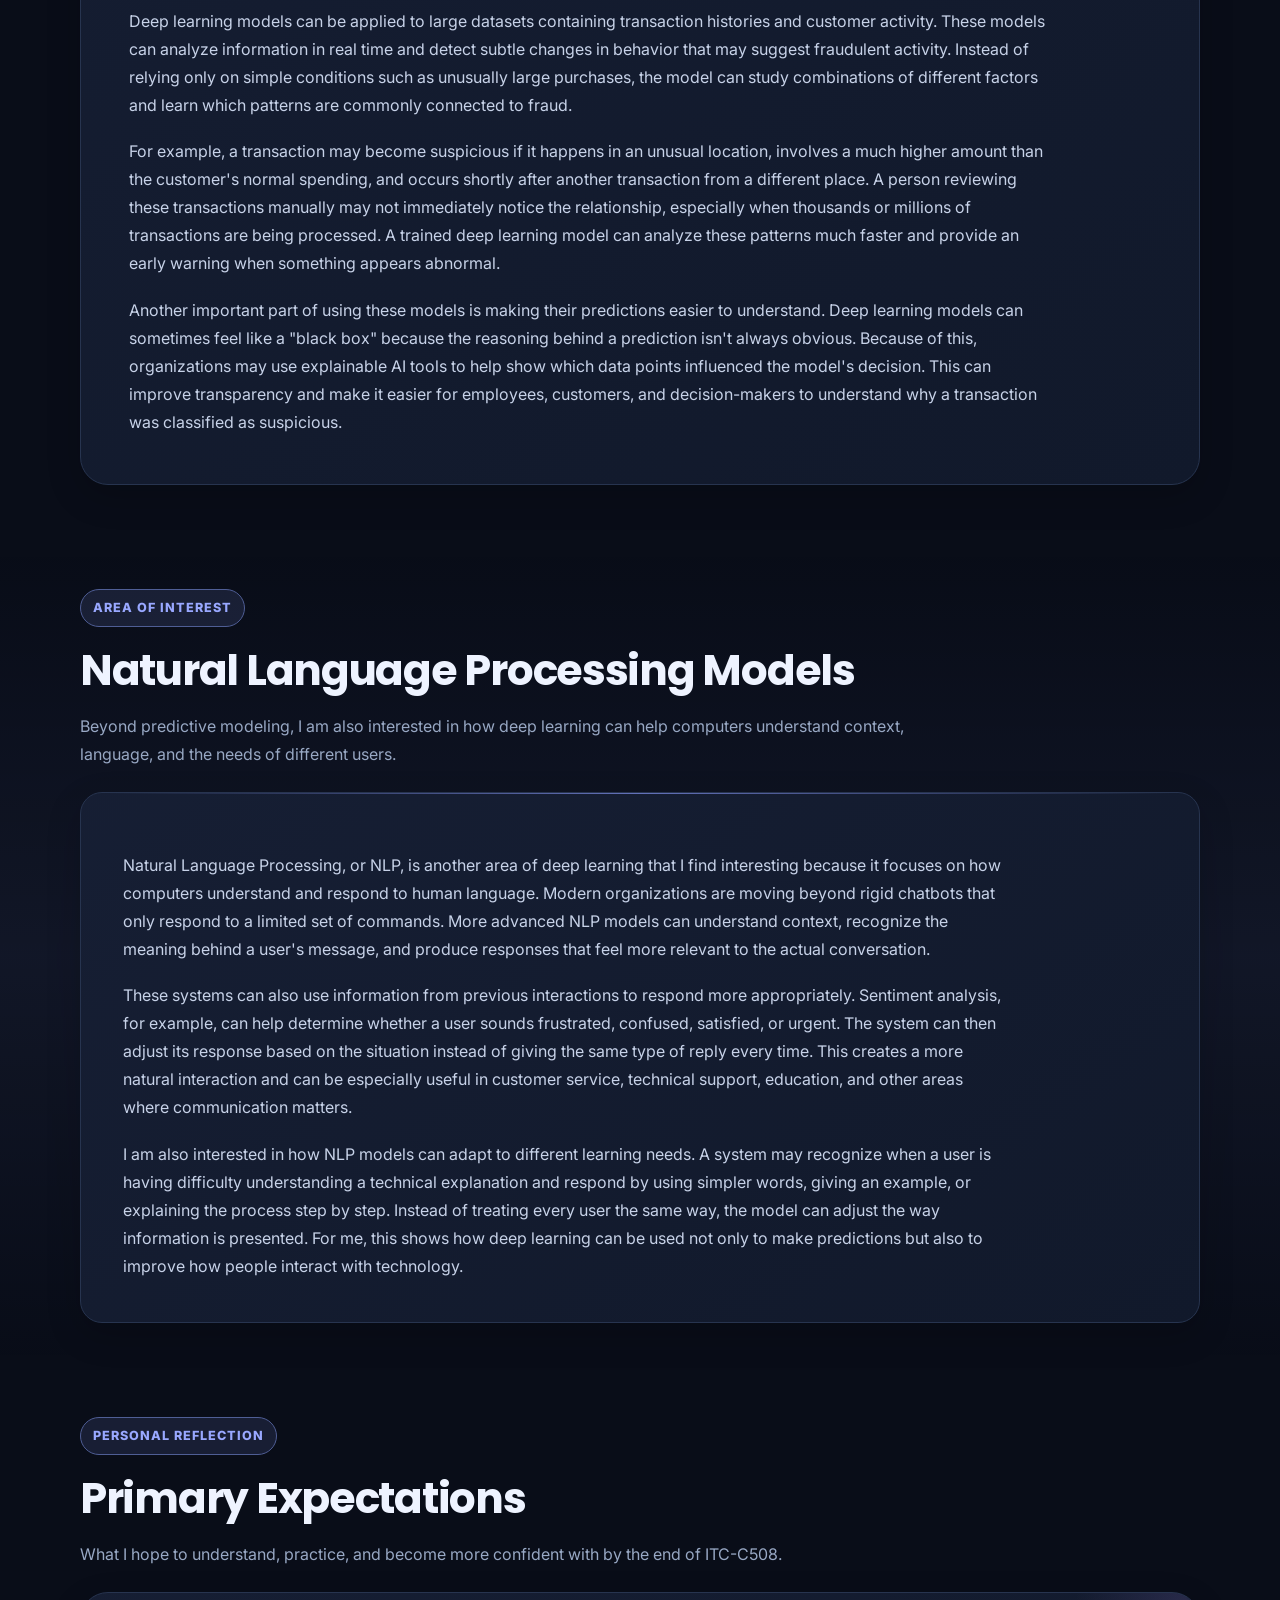
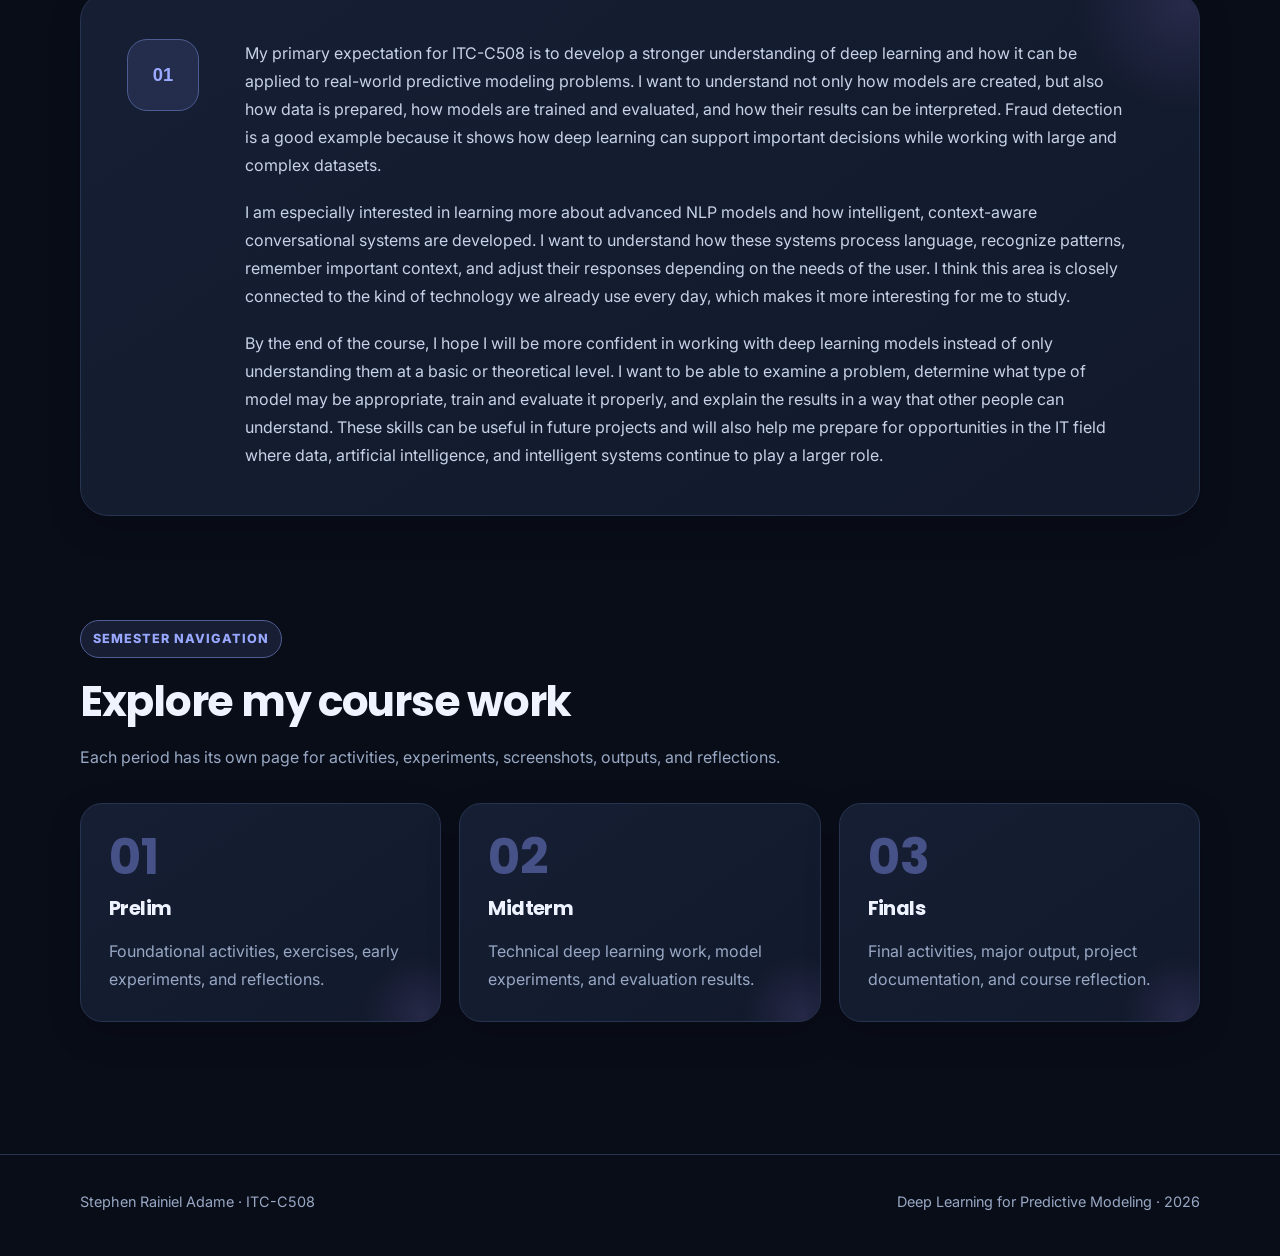
==== commit 2e3e9388: "Small update" ====
--- a/index.html
+++ b/index.html
@@ -77,12 +77,11 @@
       <div class="section-head expectations-head">
         <span class="eyebrow">Course Expectations</span>
         <h2>Course Expectations for ITC-C508</h2>
-        <p>This section outlines the areas I am most interested in exploring throughout the course, from predictive modeling and fraud detection to Natural Language Processing and intelligent systems.</p>
       </div>
 
       <article class="topic-panel fraud-focus-card">
         <div class="topic-panel-head">
-          <span class="section-label">Predictive Modeling Focus</span>
+          <span class="section-label">Domain Selected</span>
           <h3>Deep Learning for Predictive Modeling: Fraud Detection</h3>
         </div>
 
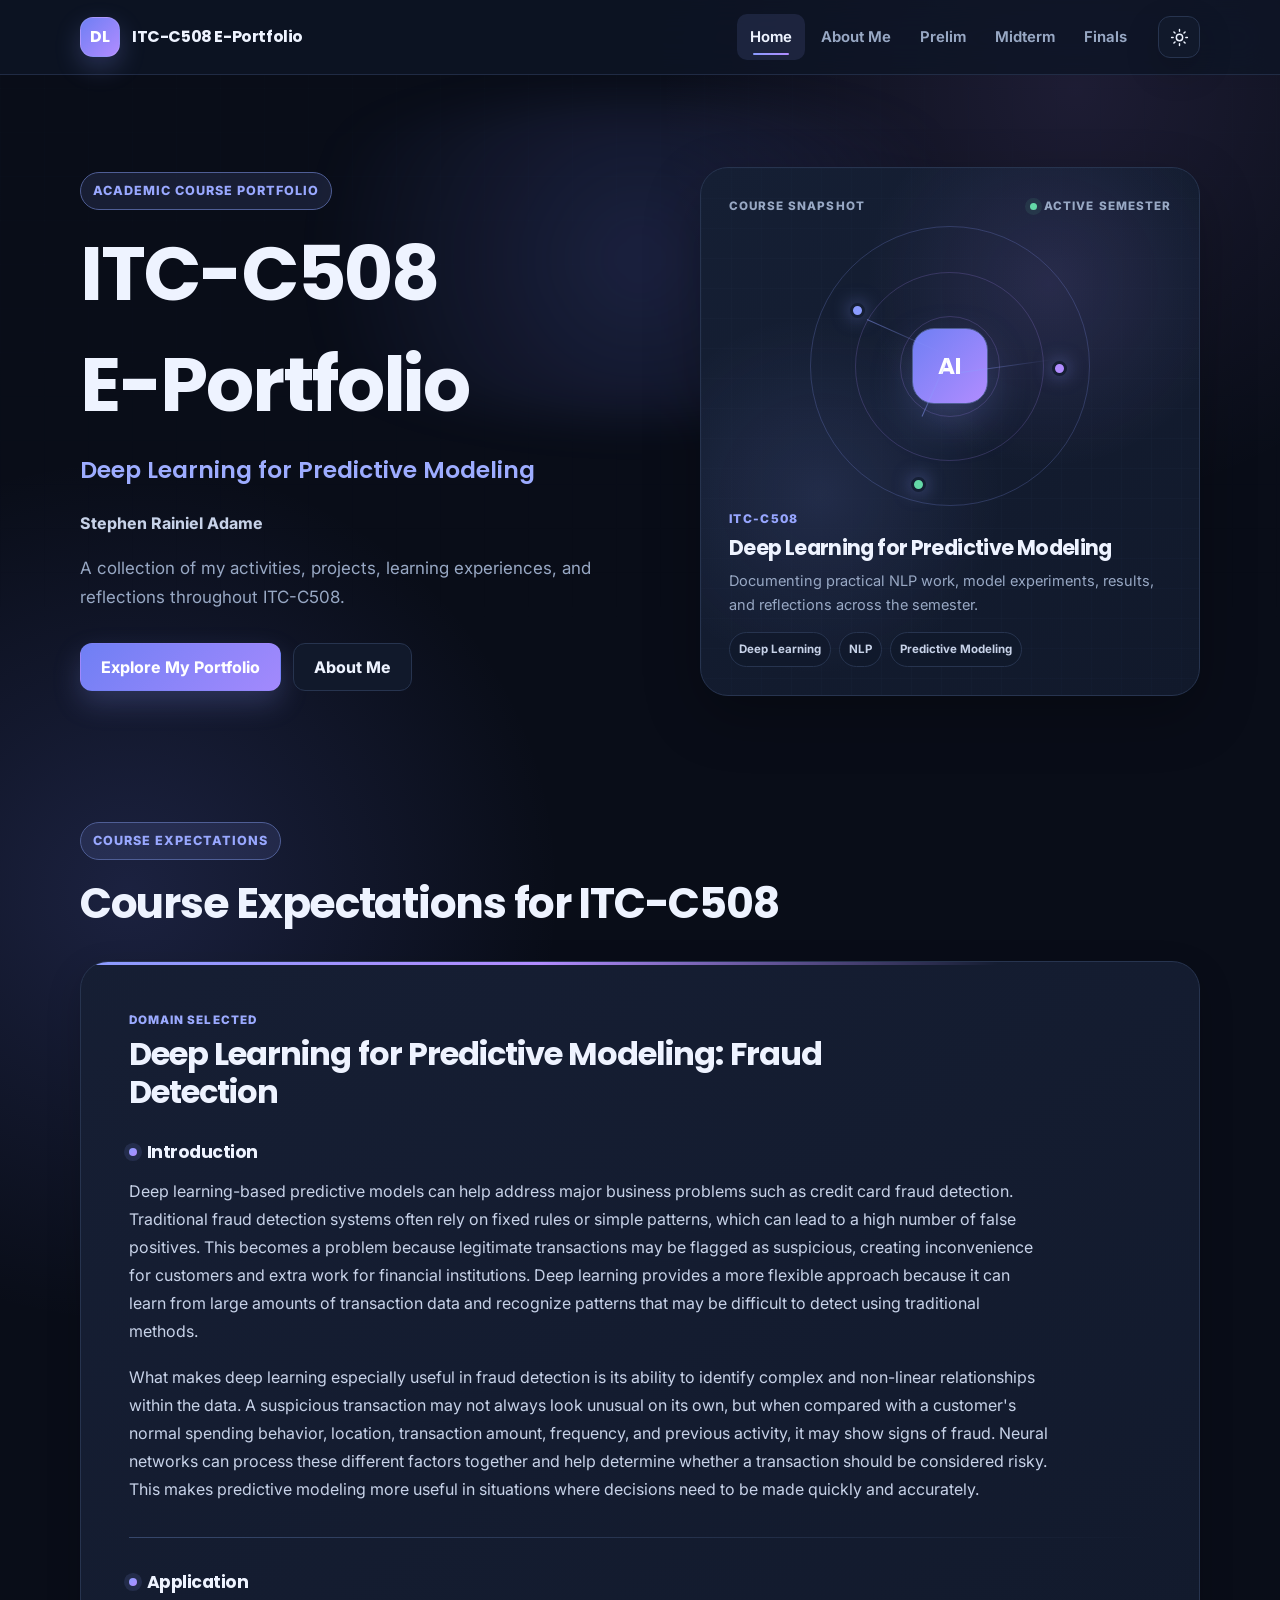
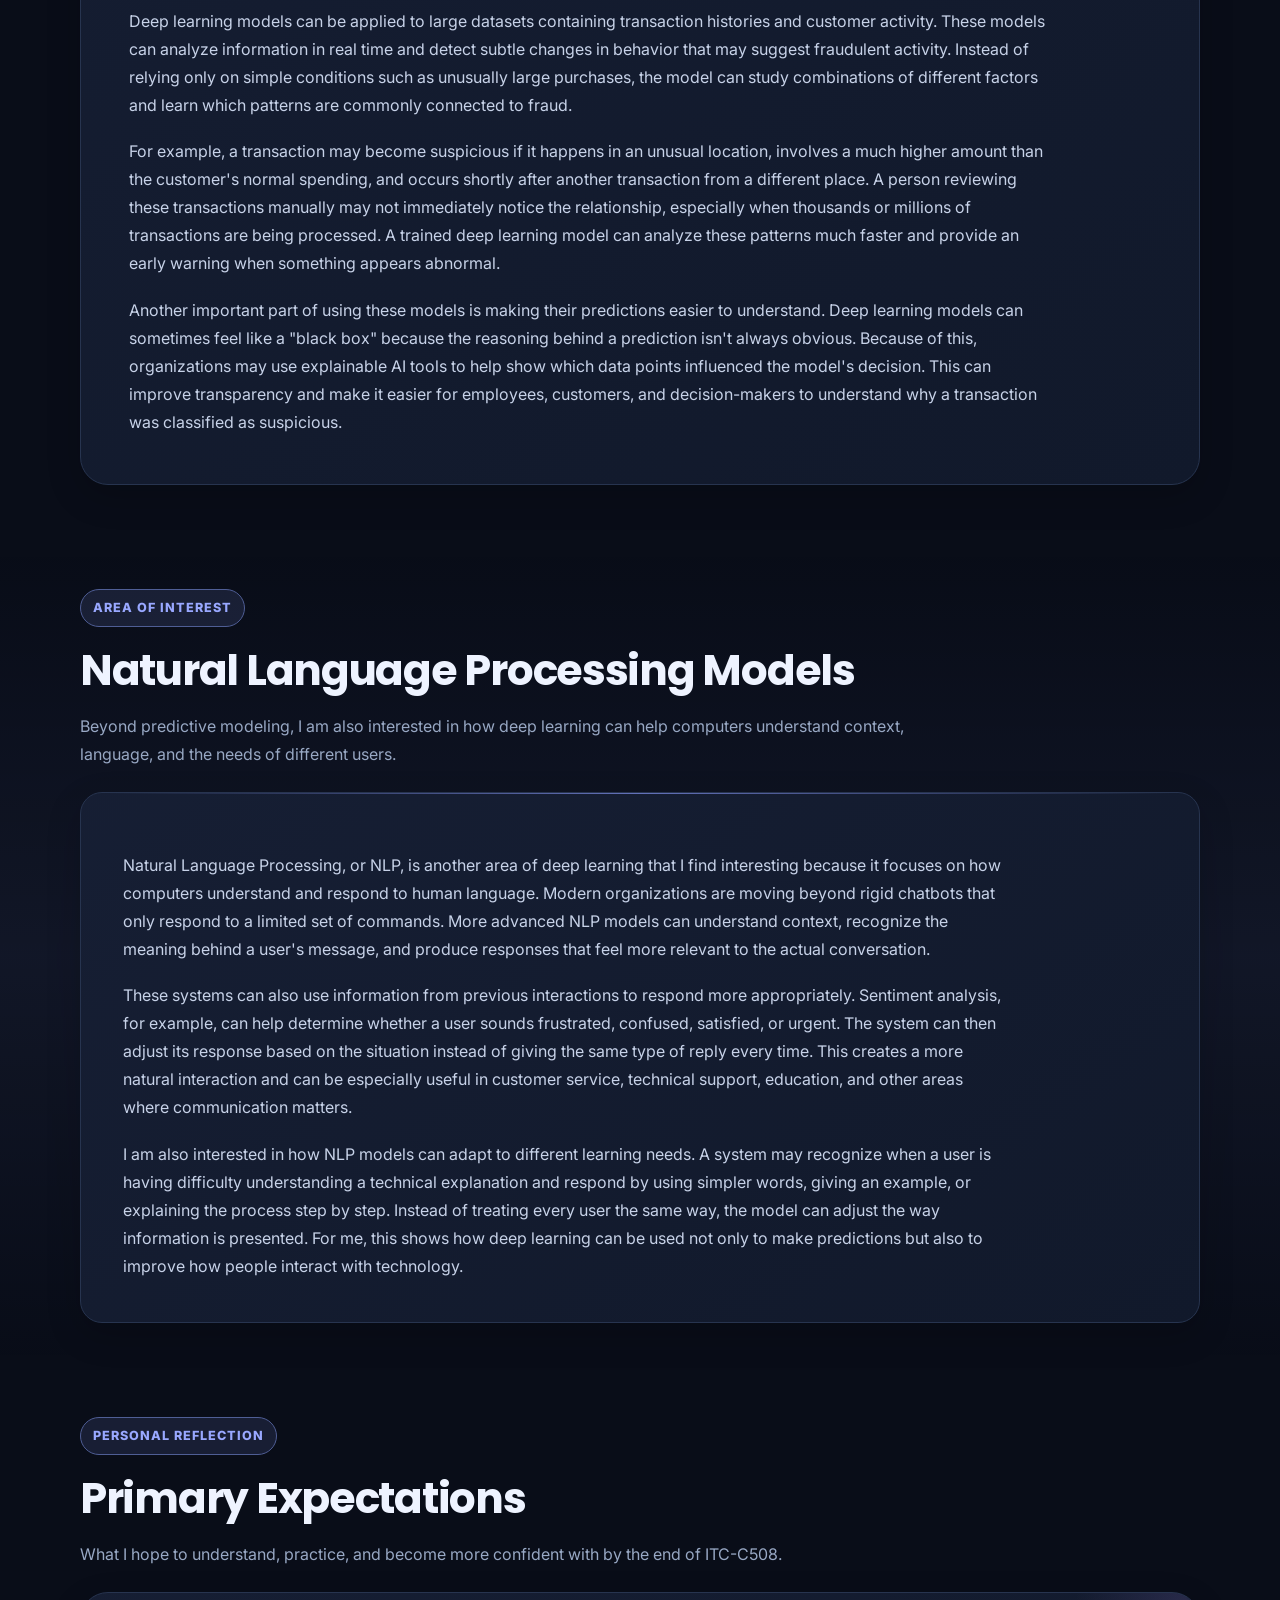
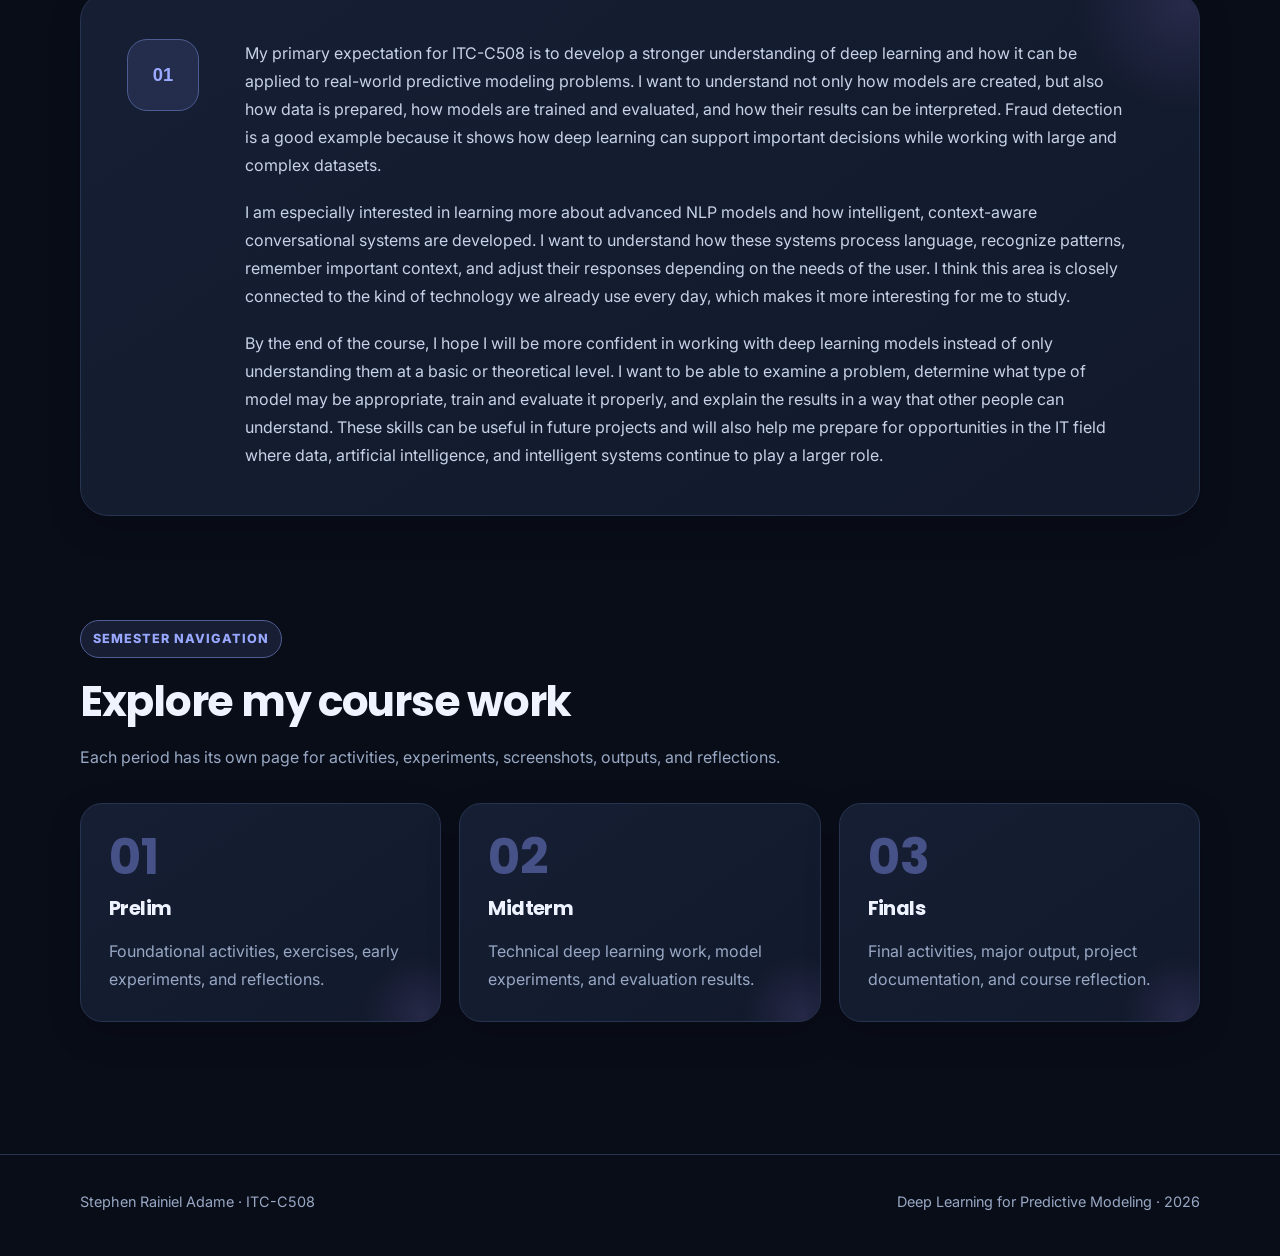
==== commit ab8ca43b: "Updated text-wrapping" ====
--- a/index.html
+++ b/index.html
@@ -37,7 +37,8 @@
     <div class="container hero-grid">
       <div>
         <span class="eyebrow">Academic Course Portfolio</span>
-        <h1>ITC-C508 E-Portfolio</h1>
+        <h1>ITC-C508 </h1>
+        <h1>E-Portfolio</h1>
         <p class="hero-course">Deep Learning for Predictive Modeling</p>
         <p class="hero-name">Stephen Rainiel Adame</p>
         <p class="lead">A collection of my activities, projects, learning experiences, and reflections throughout ITC-C508.</p>
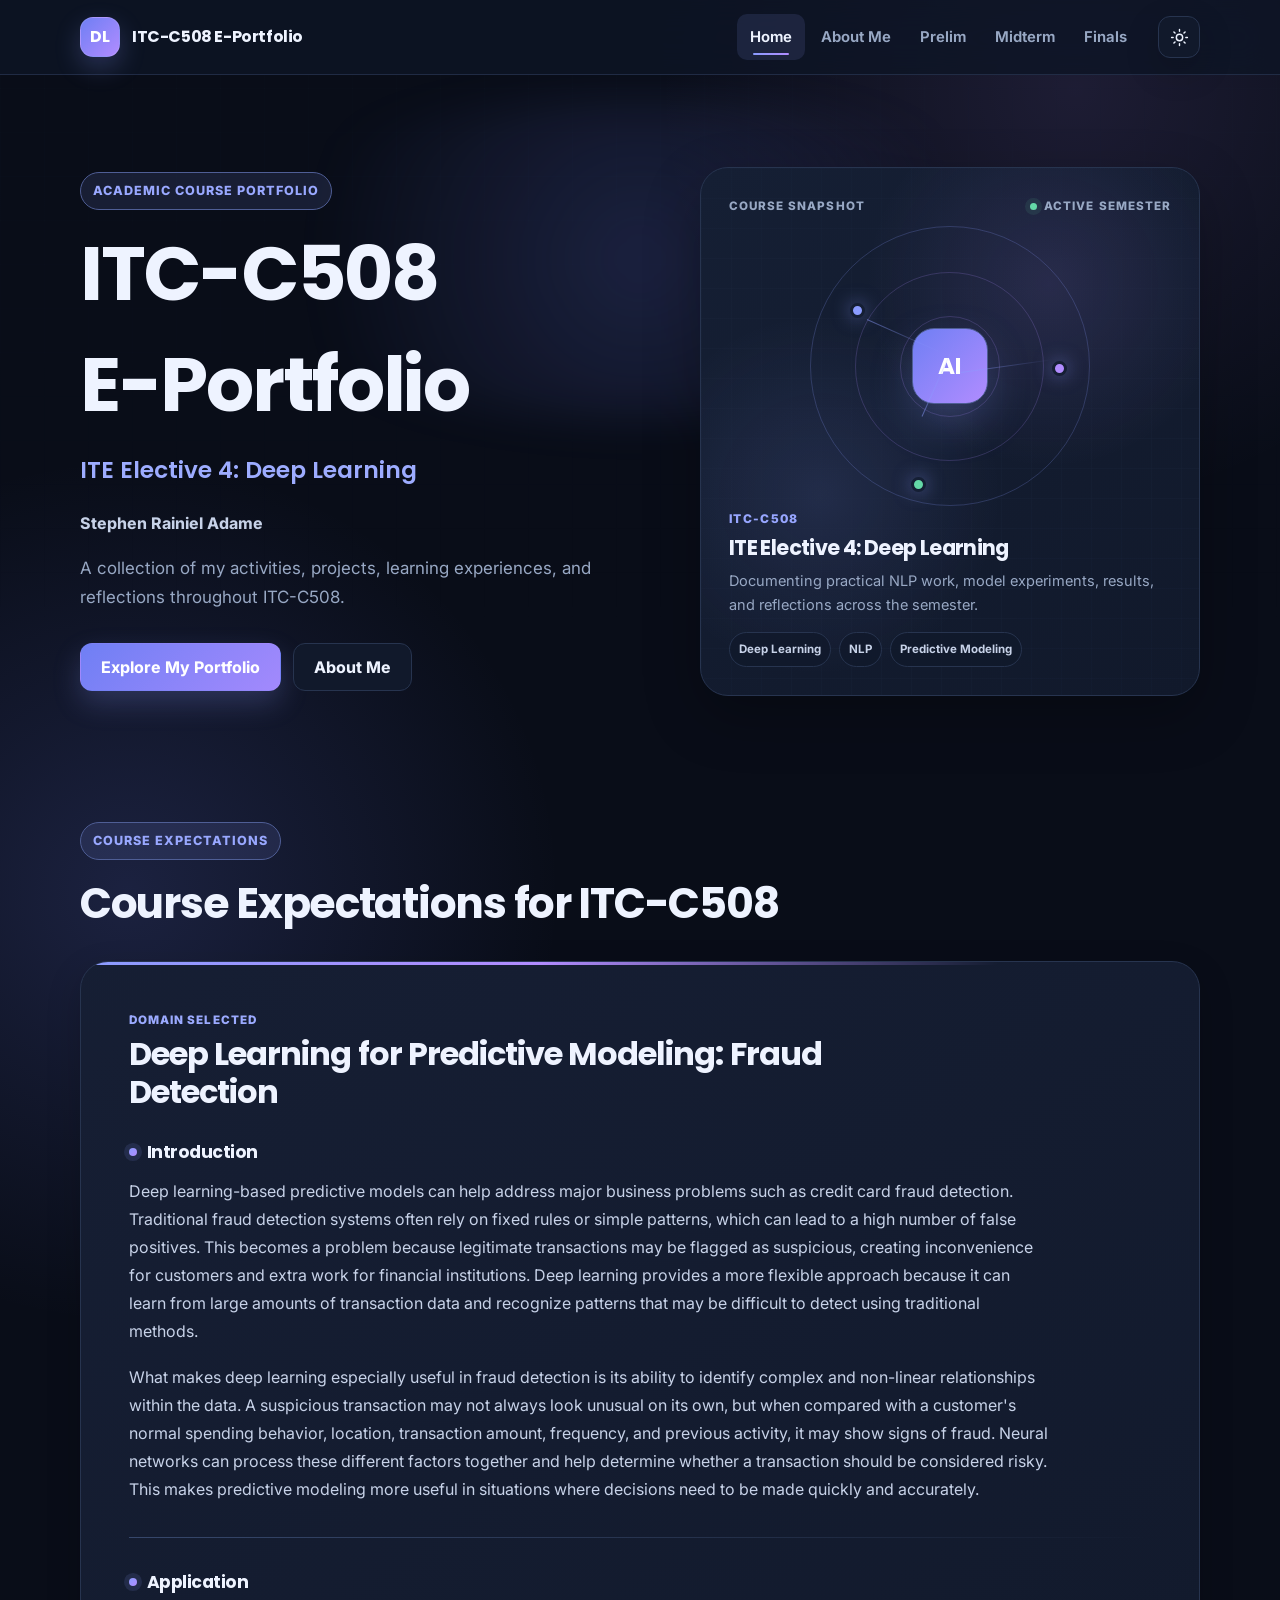
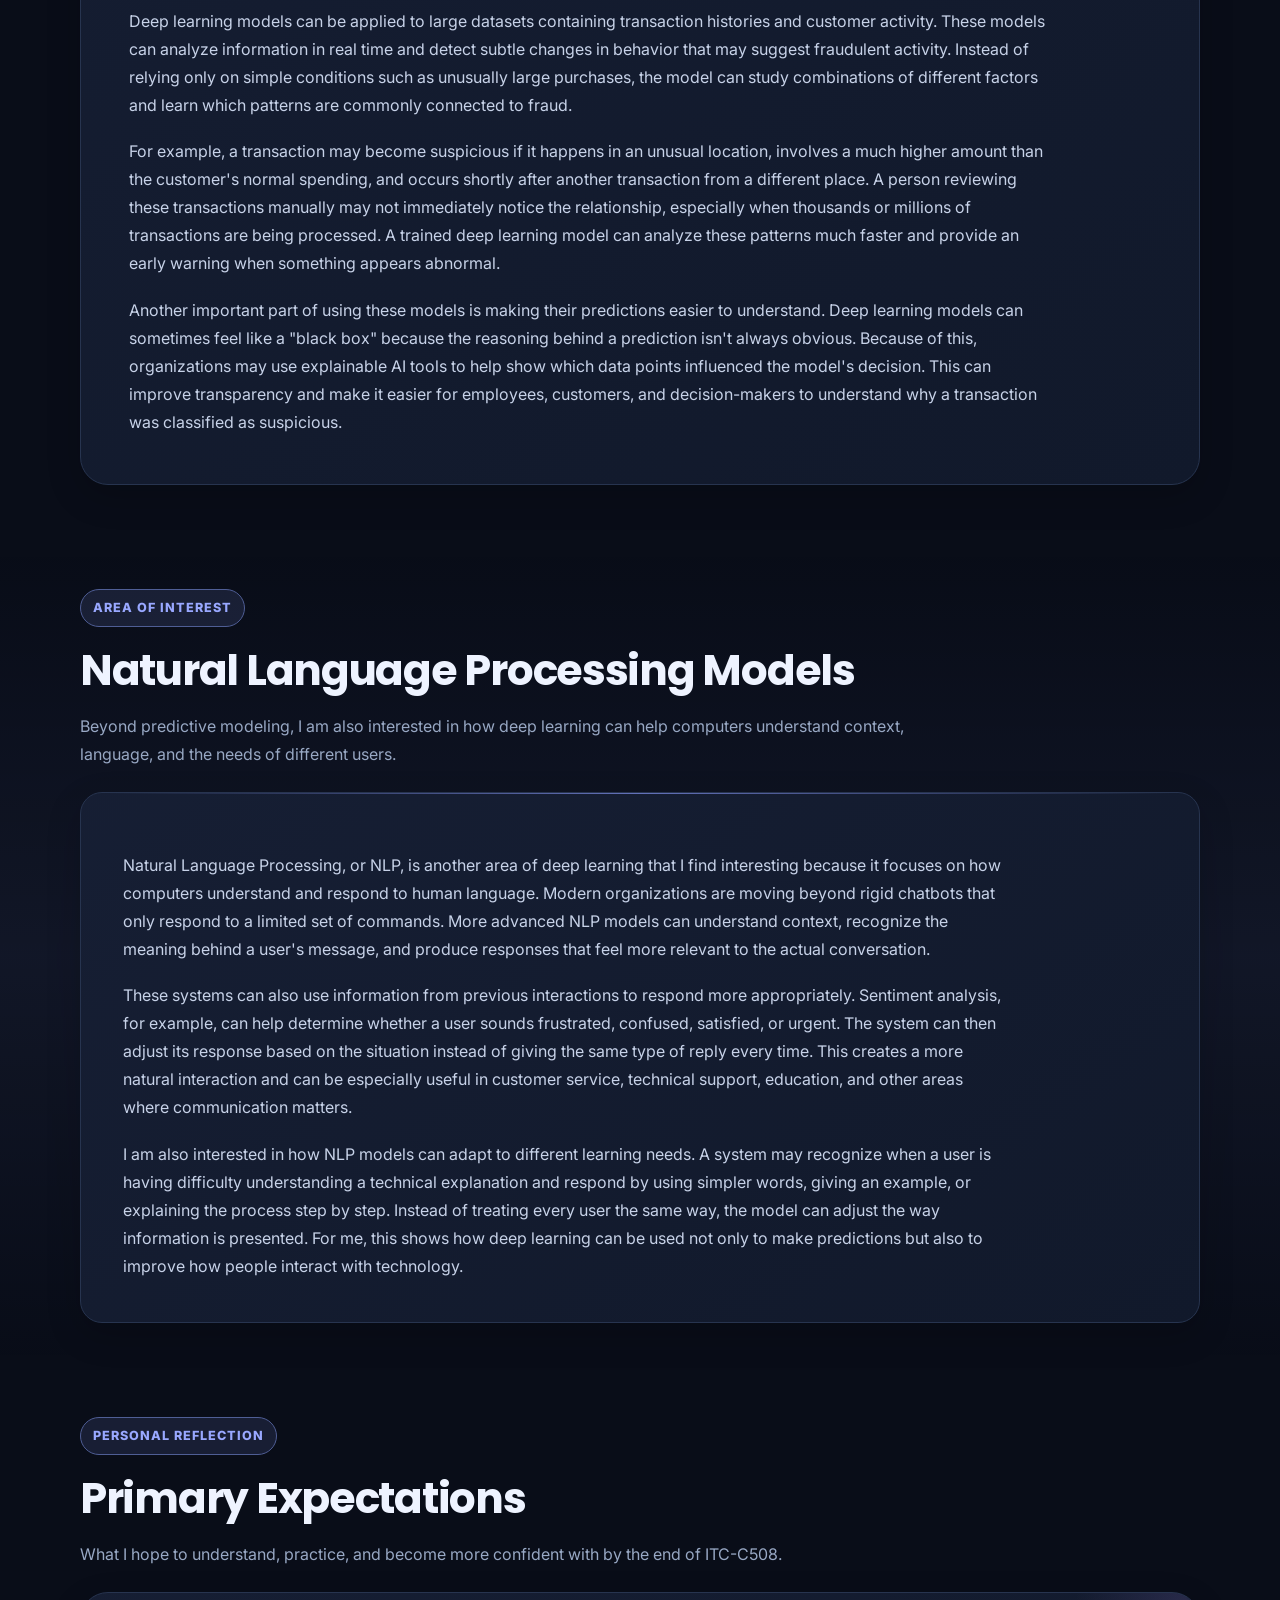
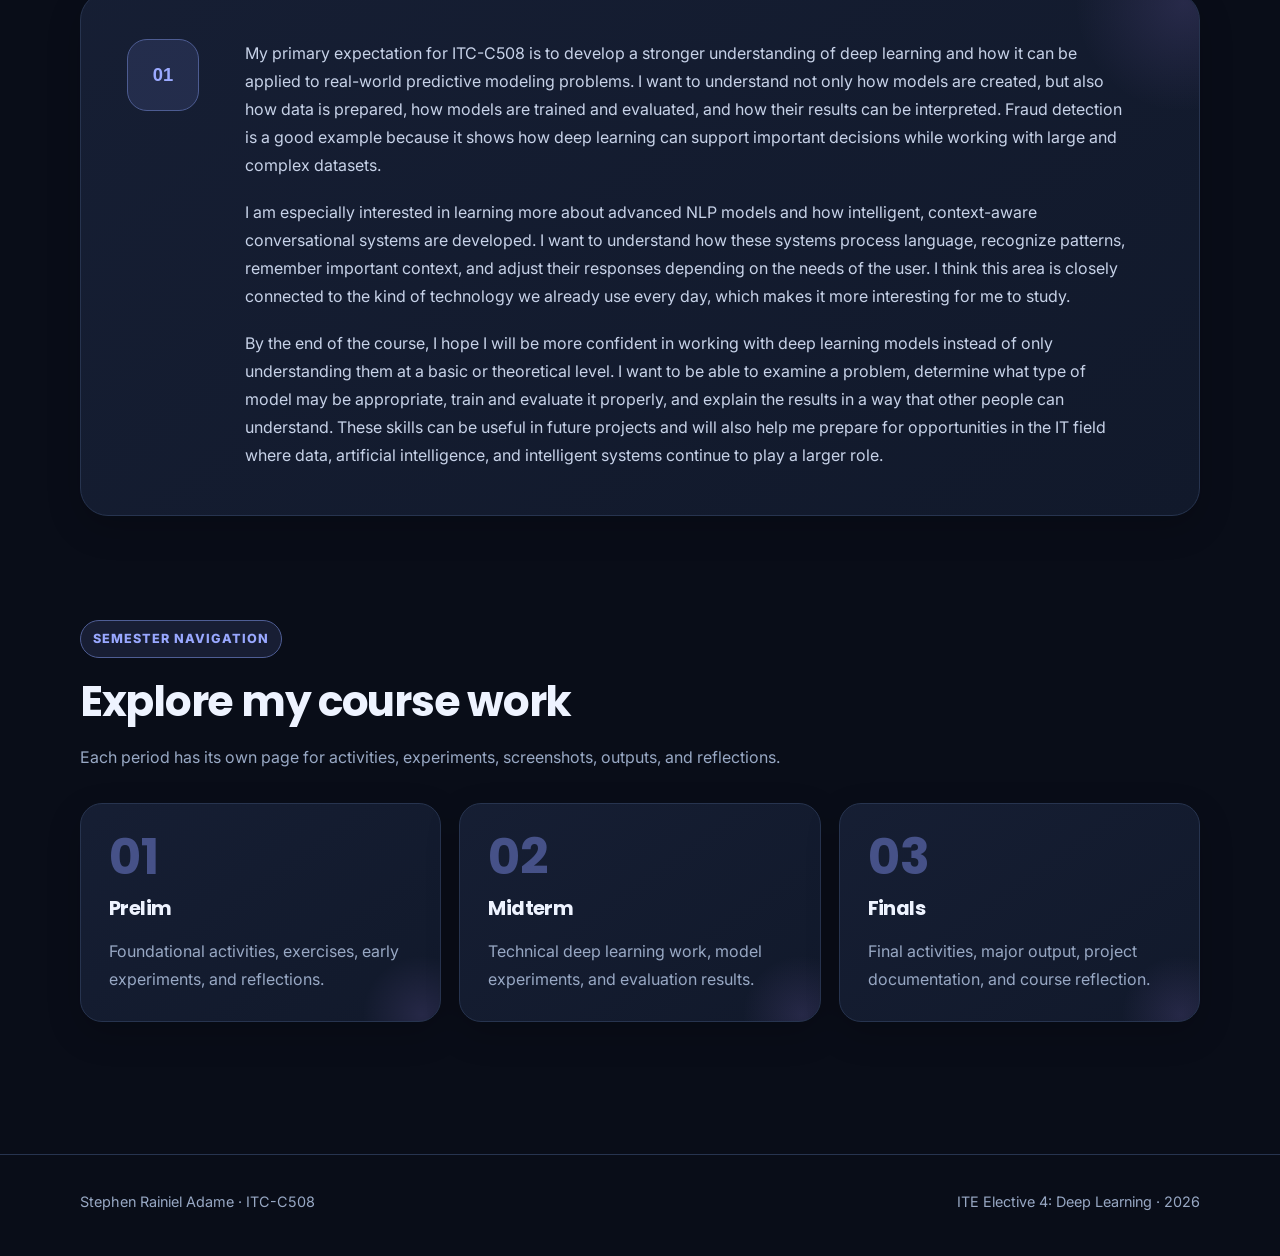
==== commit 02aca372: "Updated some texts" ====
--- a/index.html
+++ b/index.html
@@ -39,7 +39,7 @@
         <span class="eyebrow">Academic Course Portfolio</span>
         <h1>ITC-C508 </h1>
         <h1>E-Portfolio</h1>
-        <p class="hero-course">Deep Learning for Predictive Modeling</p>
+        <p class="hero-course">ITE Elective 4: Deep Learning</p>
         <p class="hero-name">Stephen Rainiel Adame</p>
         <p class="lead">A collection of my activities, projects, learning experiences, and reflections throughout ITC-C508.</p>
         <div class="hero-actions">
@@ -63,7 +63,7 @@
         </div>
         <div class="console-copy">
           <span class="console-label">ITC-C508</span>
-          <h3>Deep Learning for Predictive Modeling</h3>
+          <h3>ITE Elective 4: Deep Learning</h3>
           <p>Documenting practical NLP work, model experiments, results, and reflections across the semester.</p>
           <div class="console-tags" aria-label="Course topics">
             <span>Deep Learning</span><span>NLP</span><span>Predictive Modeling</span>
@@ -170,7 +170,7 @@
 <footer class="site-footer">
   <div class="container footer-row">
     <span>Stephen Rainiel Adame · ITC-C508</span>
-    <span>Deep Learning for Predictive Modeling · <span data-year></span></span>
+    <span>ITE Elective 4: Deep Learning · <span data-year></span></span>
   </div>
 </footer>
 <script src="assets/script.js"></script>
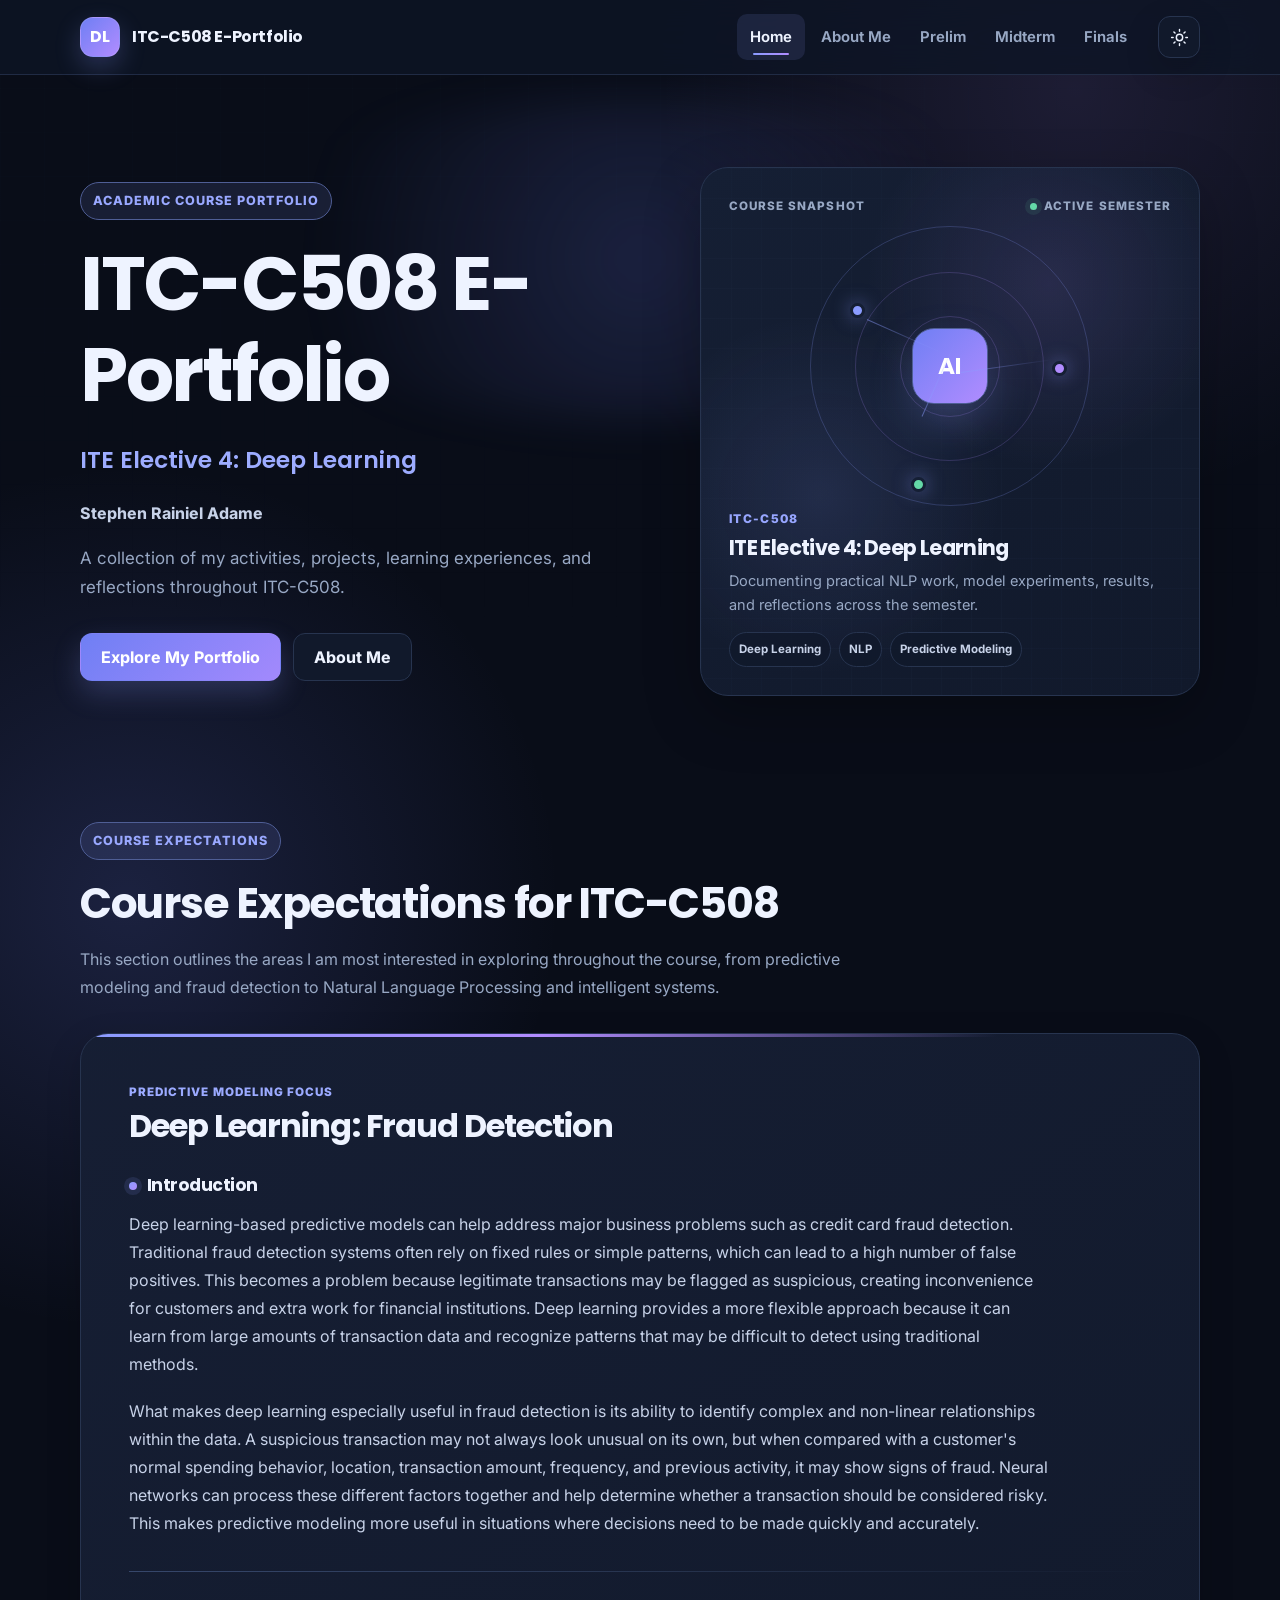
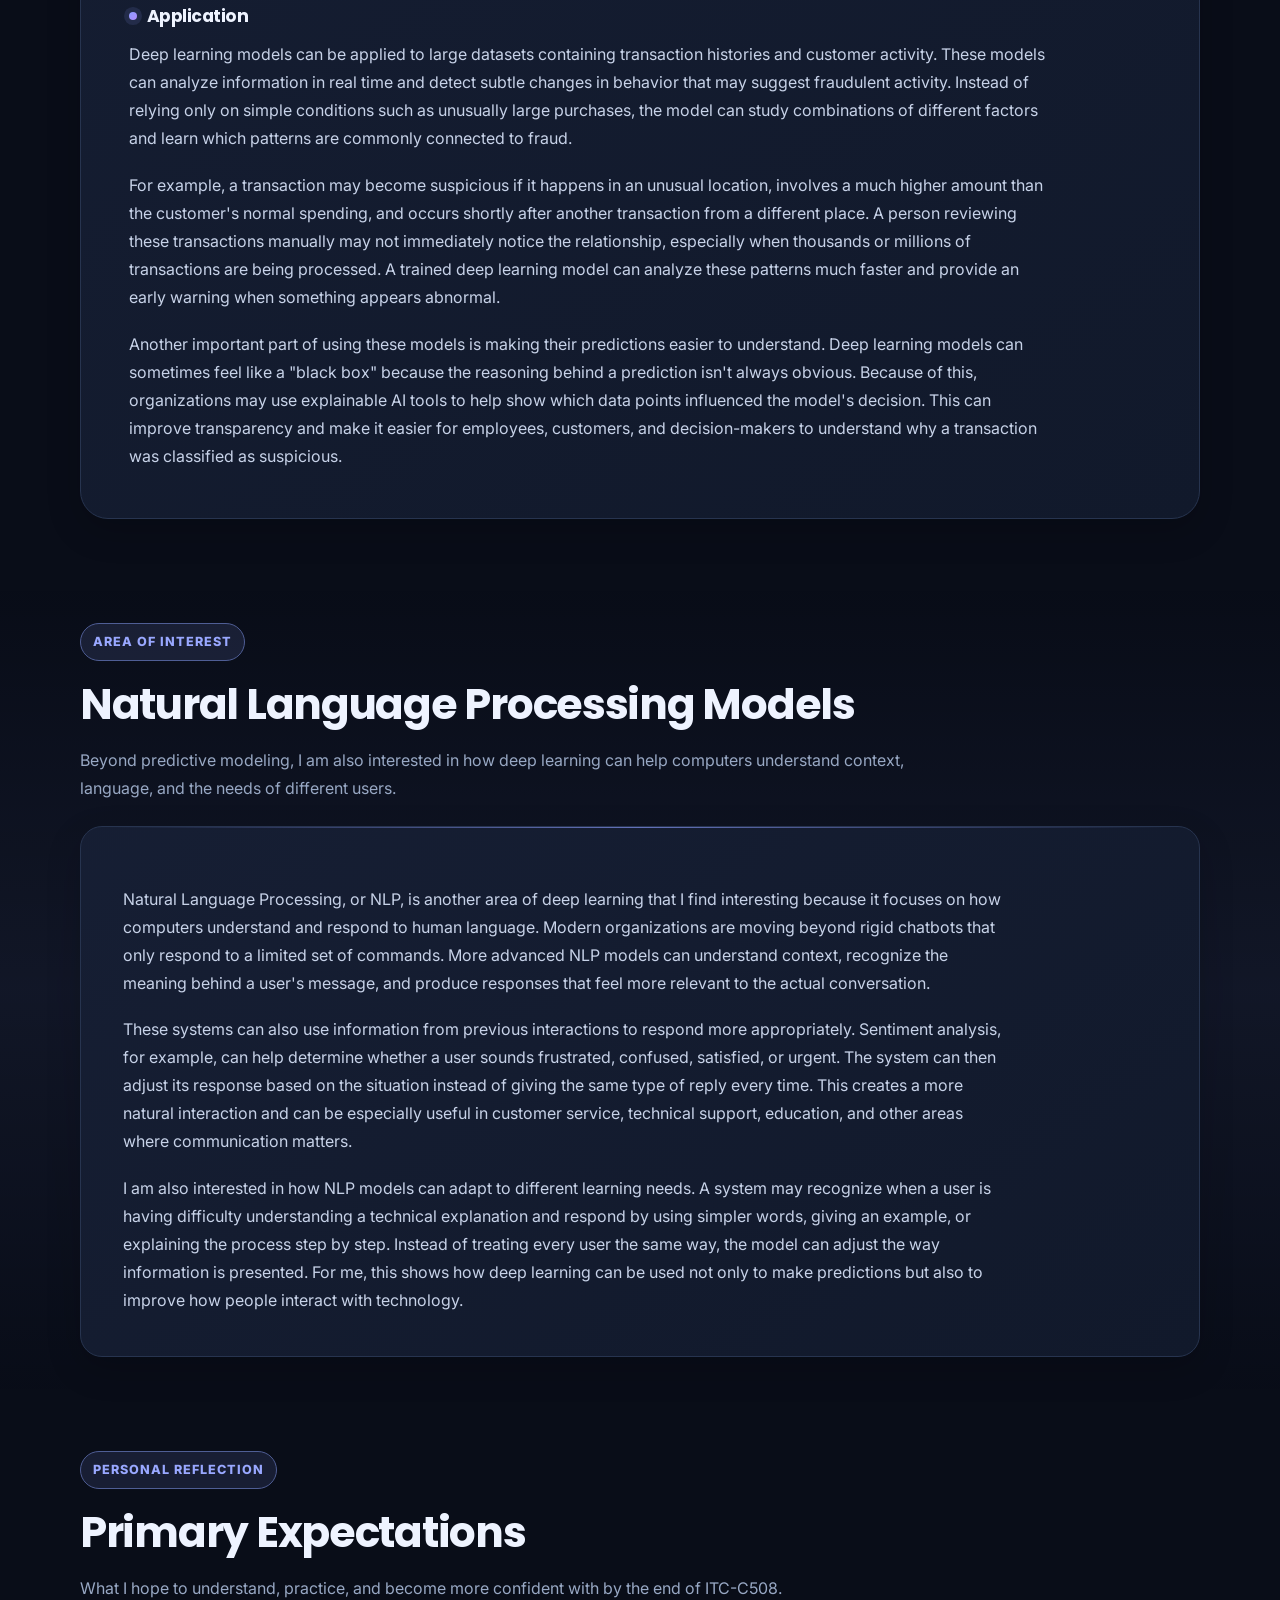
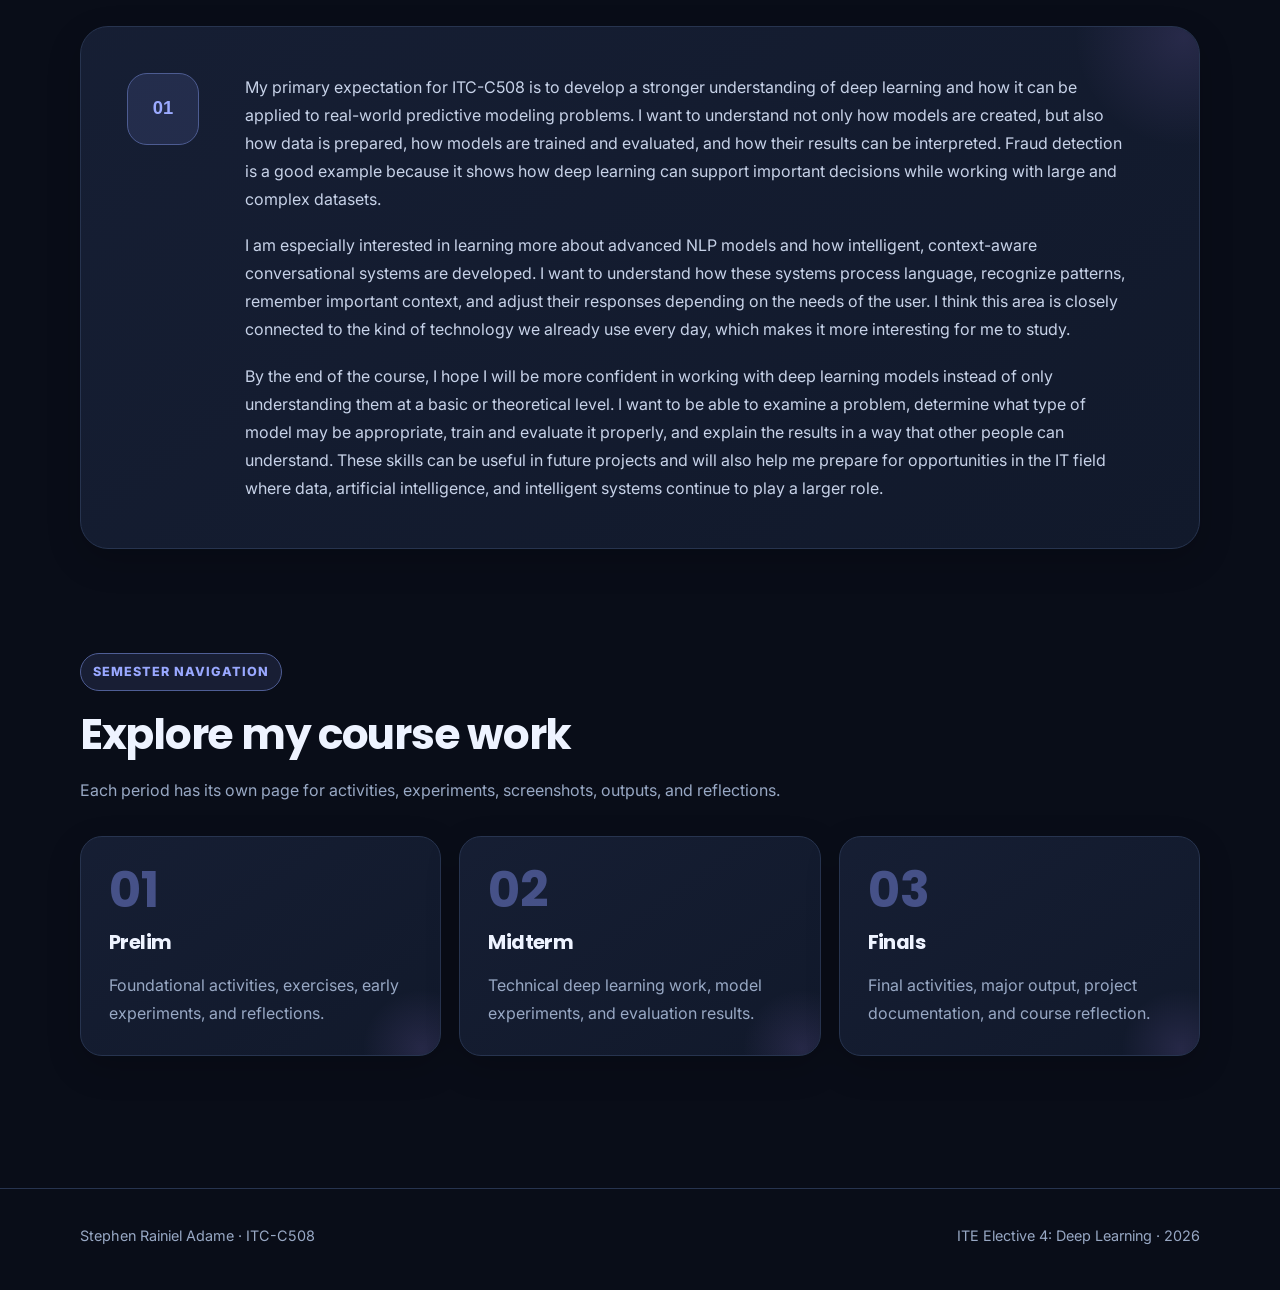
==== commit ab03cbbc: "Added the other files (Excel and ipynb)" ====
--- a/index.html
+++ b/index.html
@@ -10,7 +10,7 @@
       document.documentElement.dataset.theme = savedTheme === 'light' ? 'light' : 'dark';
     })();
   </script>
-  <meta name="description" content="ITC-C508 course e-portfolio of Stephen Rainiel Adame for Deep Learning for Predictive Modeling.">
+  <meta name="description" content="ITC-C508 course e-portfolio of Stephen Rainiel Adame for ITE Elective 4: Deep Learning.">
   <title>ITC-C508 E-Portfolio | Stephen Rainiel Adame</title>
   <link rel="stylesheet" href="assets/styles.css">
 </head>
@@ -37,8 +37,7 @@
     <div class="container hero-grid">
       <div>
         <span class="eyebrow">Academic Course Portfolio</span>
-        <h1>ITC-C508 </h1>
-        <h1>E-Portfolio</h1>
+        <h1>ITC-C508 E-Portfolio</h1>
         <p class="hero-course">ITE Elective 4: Deep Learning</p>
         <p class="hero-name">Stephen Rainiel Adame</p>
         <p class="lead">A collection of my activities, projects, learning experiences, and reflections throughout ITC-C508.</p>
@@ -78,12 +77,13 @@
       <div class="section-head expectations-head">
         <span class="eyebrow">Course Expectations</span>
         <h2>Course Expectations for ITC-C508</h2>
+        <p>This section outlines the areas I am most interested in exploring throughout the course, from predictive modeling and fraud detection to Natural Language Processing and intelligent systems.</p>
       </div>
 
       <article class="topic-panel fraud-focus-card">
         <div class="topic-panel-head">
-          <span class="section-label">Domain Selected</span>
-          <h3>Deep Learning for Predictive Modeling: Fraud Detection</h3>
+          <span class="section-label">Predictive Modeling Focus</span>
+          <h3>Deep Learning: Fraud Detection</h3>
         </div>
 
         <div class="topic-subsection">
--- a/assets/styles.css
+++ b/assets/styles.css
@@ -992,3 +992,164 @@
     border-radius: 16px;
   }
 }
+
+/* Supporting evidence and downloadable activity resources */
+.supporting-section {
+  margin: 28px 30px 0;
+  padding: clamp(22px, 4vw, 32px);
+  border: 1px solid var(--border);
+  border-radius: 20px;
+  background: var(--surface-2);
+}
+.supporting-heading {
+  display: flex;
+  justify-content: space-between;
+  gap: 24px;
+  margin-bottom: 22px;
+}
+.supporting-heading h3 { margin-bottom: 7px; }
+.supporting-heading p { max-width: 760px; margin: 0; color: var(--muted); }
+.evidence-figure {
+  overflow: hidden;
+  border: 1px solid var(--border-strong);
+  border-radius: 18px;
+  background: var(--surface);
+  box-shadow: var(--shadow-soft);
+}
+.evidence-image-wrap {
+  padding: clamp(12px, 2.2vw, 20px);
+  background:
+    linear-gradient(135deg, color-mix(in srgb, var(--primary-soft) 64%, transparent), transparent 45%),
+    var(--surface-3);
+  border-bottom: 1px solid var(--border);
+}
+.evidence-image-wrap img {
+  display: block;
+  width: 100%;
+  height: auto;
+  max-height: 700px;
+  object-fit: contain;
+  margin: 0 auto;
+  border-radius: 12px;
+  background: #fff;
+}
+.evidence-caption {
+  display: grid;
+  grid-template-columns: auto 1fr auto;
+  gap: 18px;
+  align-items: center;
+  padding: 18px 20px;
+}
+.evidence-caption h4,
+.resource-card h4 { margin: 2px 0 5px; font-size: 1rem; }
+.evidence-caption p,
+.resource-card p { margin: 0; color: var(--muted); font-size: .91rem; }
+.resource-type {
+  color: color-mix(in srgb, var(--primary) 86%, var(--text));
+  font-size: .7rem;
+  font-weight: 850;
+  letter-spacing: .08em;
+  text-transform: uppercase;
+}
+.text-link {
+  white-space: nowrap;
+  color: var(--primary);
+  font-size: .86rem;
+  font-weight: 800;
+  text-decoration: none;
+}
+.text-link:hover { text-decoration: underline; }
+.resource-card {
+  display: grid;
+  grid-template-columns: auto 1fr auto;
+  gap: 18px;
+  align-items: center;
+  margin-top: 18px;
+  padding: 20px;
+  border: 1px solid var(--border);
+  border-radius: 16px;
+  background: var(--surface);
+}
+.resource-icon {
+  width: 54px;
+  height: 54px;
+  display: grid;
+  place-items: center;
+  border: 1px solid color-mix(in srgb, var(--primary) 38%, var(--border));
+  border-radius: 14px;
+  background: var(--primary-soft);
+  color: color-mix(in srgb, var(--primary) 88%, var(--text));
+  font-size: .72rem;
+  font-weight: 900;
+  letter-spacing: .04em;
+}
+.resource-meta {
+  display: flex;
+  flex-wrap: wrap;
+  gap: 7px;
+  margin-top: 10px;
+}
+.resource-meta span {
+  padding: 5px 8px;
+  border: 1px solid var(--border);
+  border-radius: 999px;
+  background: var(--surface-2);
+  color: var(--muted);
+  font-size: .72rem;
+  font-weight: 700;
+}
+.resource-download { white-space: nowrap; }
+
+@media (max-width: 760px) {
+  .supporting-section { margin-left: 22px; margin-right: 22px; }
+  .evidence-caption,
+  .resource-card { grid-template-columns: 1fr; }
+  .evidence-caption .text-link { justify-self: start; }
+  .resource-icon { width: 48px; height: 48px; }
+  .resource-download { width: 100%; }
+}
+
+
+/* PT-P2 experiment summary inside supporting resources */
+.experiment-snapshot {
+  display: grid;
+  grid-template-columns: repeat(3, minmax(0, 1fr));
+  gap: 12px;
+  margin: 0 0 18px;
+}
+.experiment-snapshot > div {
+  min-width: 0;
+  padding: 16px 17px;
+  border: 1px solid var(--border);
+  border-radius: 15px;
+  background: var(--surface);
+}
+.experiment-snapshot span,
+.experiment-snapshot small {
+  display: block;
+  color: var(--muted);
+}
+.experiment-snapshot span {
+  margin-bottom: 6px;
+  font-size: .7rem;
+  font-weight: 850;
+  letter-spacing: .07em;
+  text-transform: uppercase;
+}
+.experiment-snapshot strong {
+  display: block;
+  color: var(--text);
+  font-size: 1rem;
+  line-height: 1.35;
+}
+.experiment-snapshot small {
+  margin-top: 4px;
+  font-size: .75rem;
+  line-height: 1.4;
+}
+.ptp2-supporting .resource-card + .resource-card {
+  margin-top: 12px;
+}
+@media (max-width: 760px) {
+  .experiment-snapshot { grid-template-columns: 1fr; }
+}
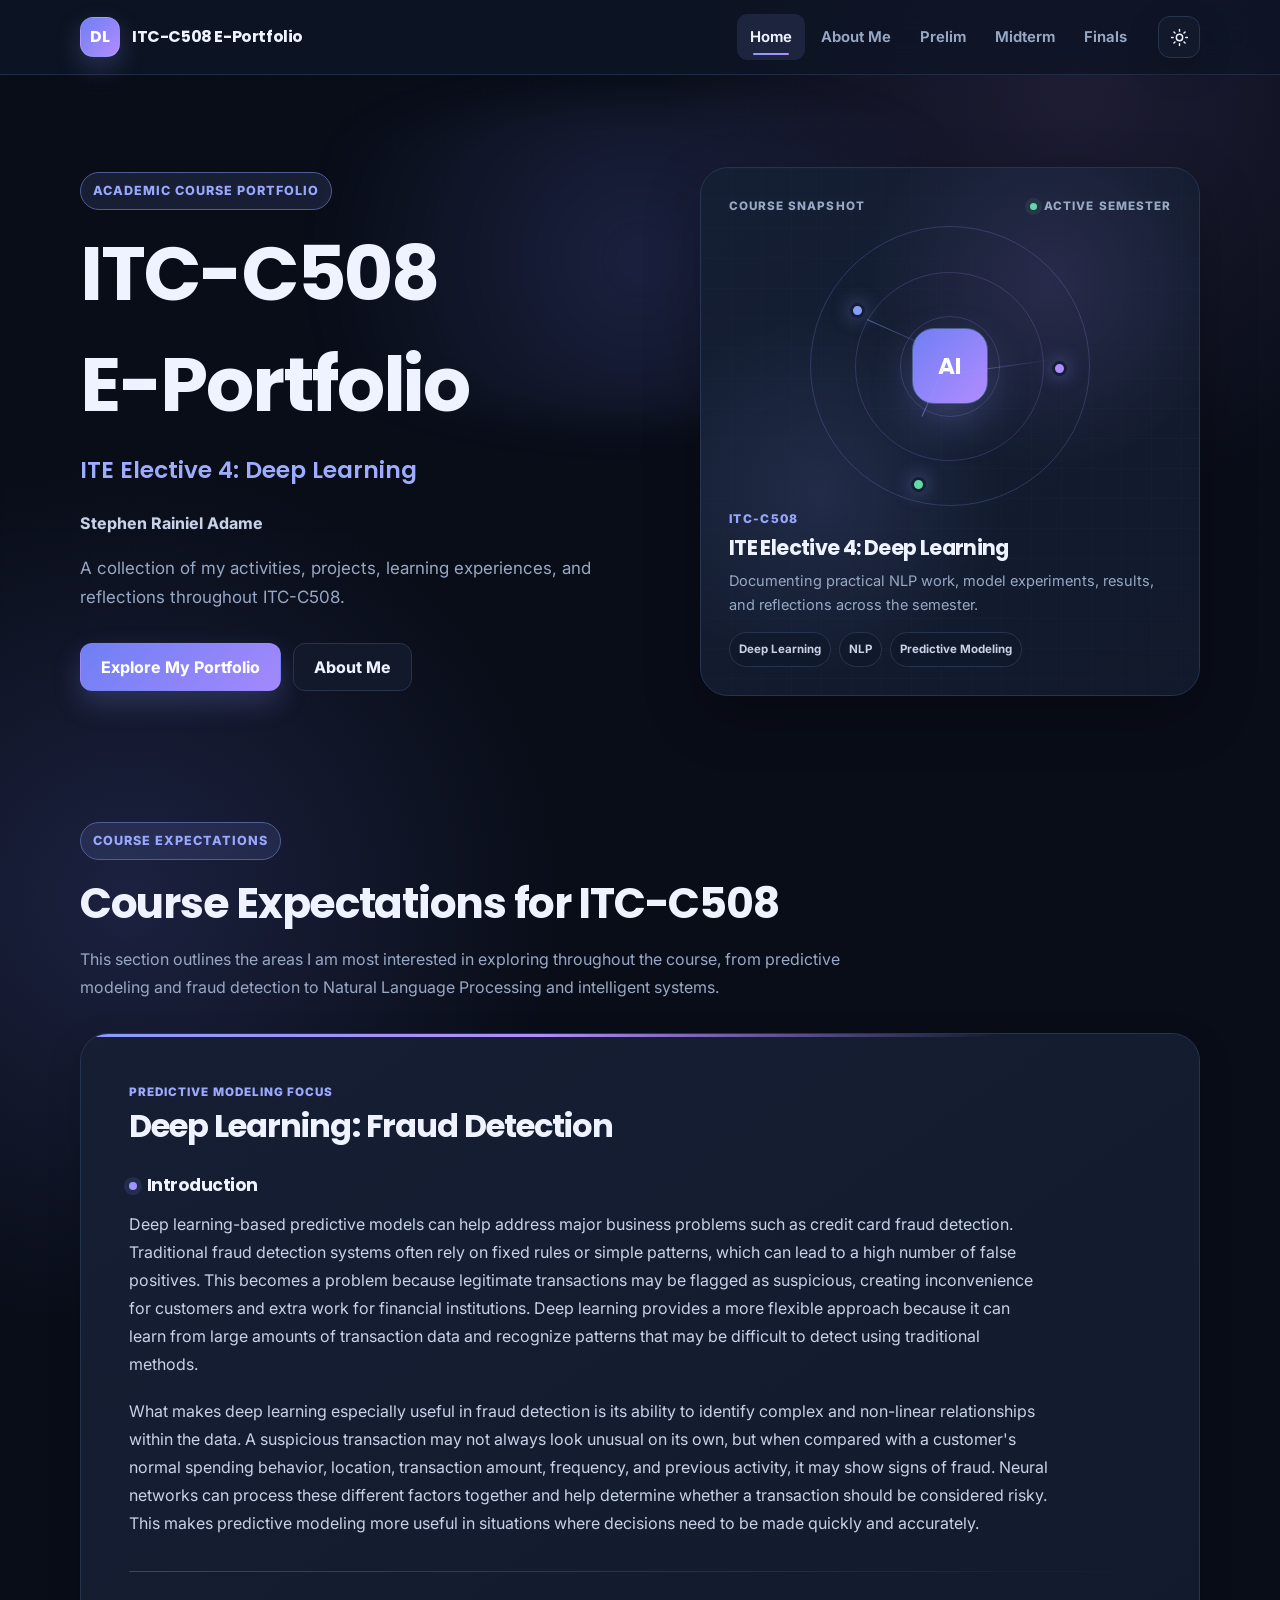
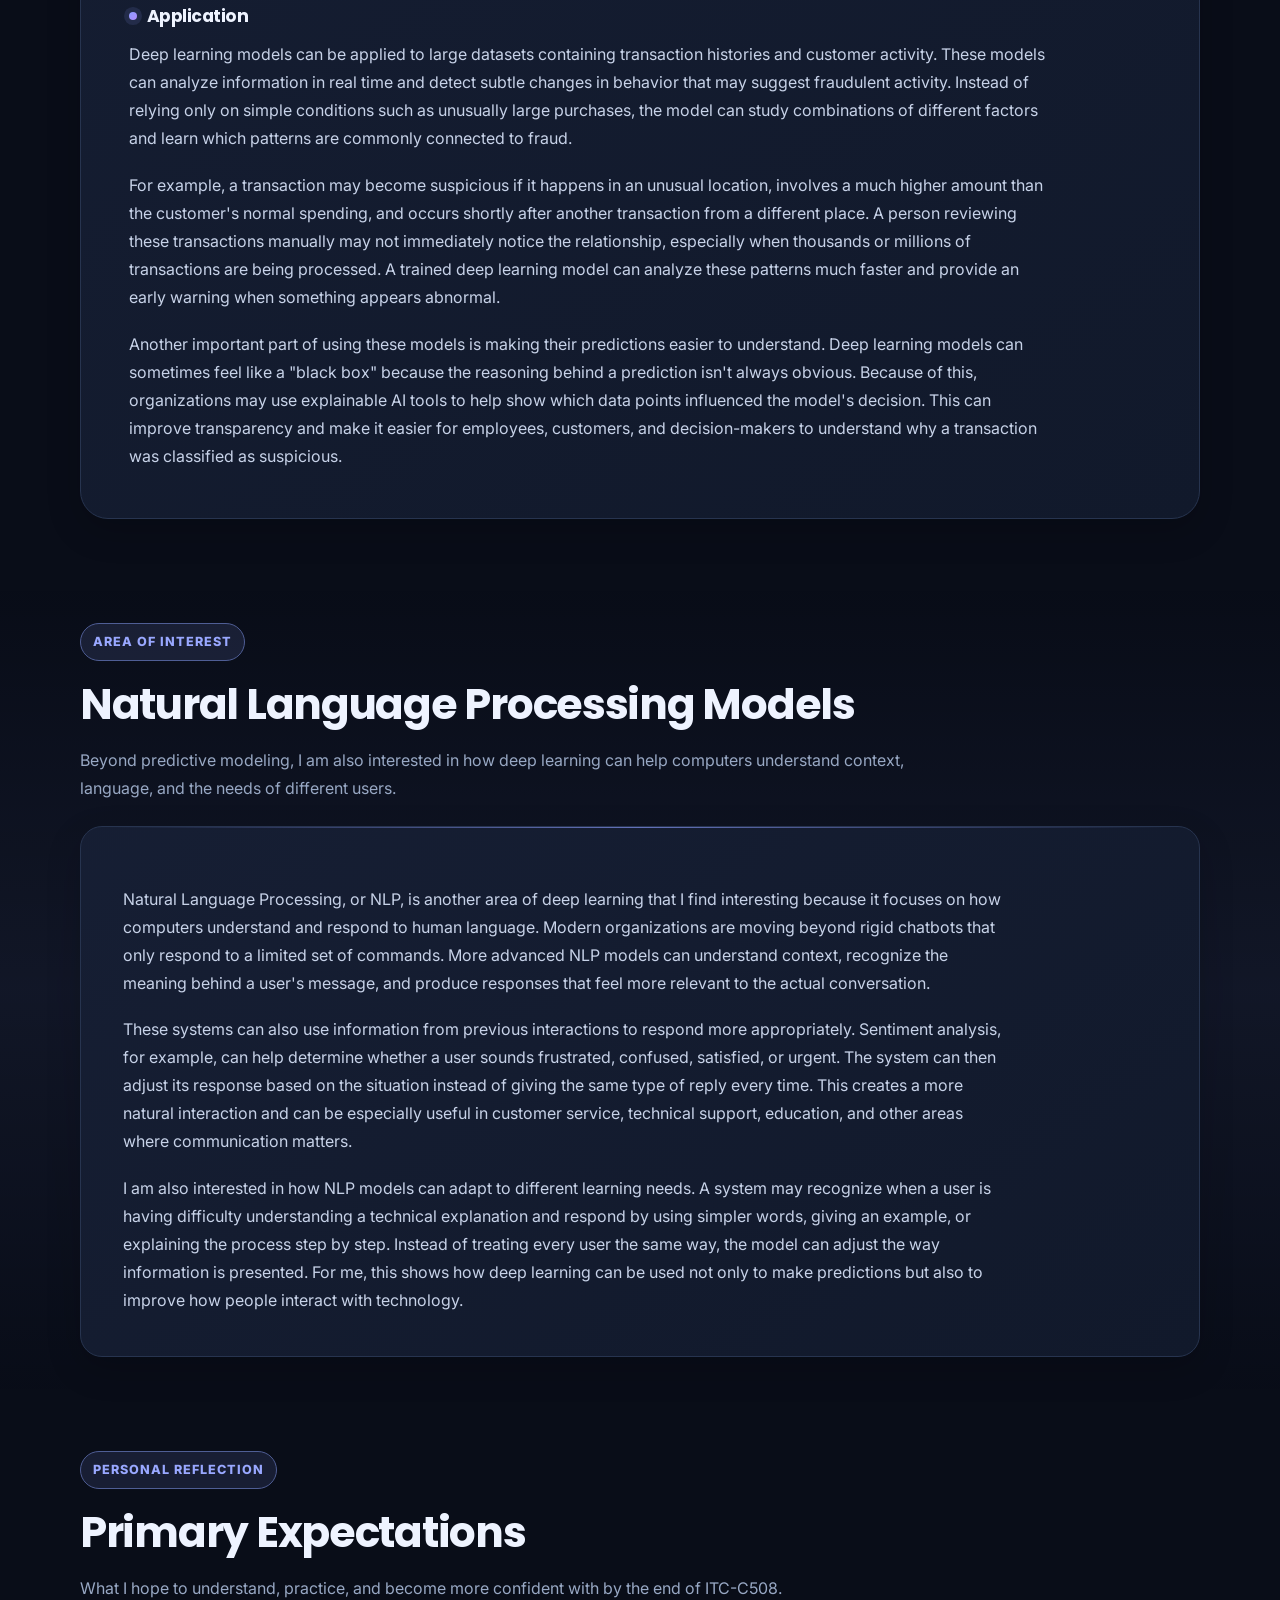
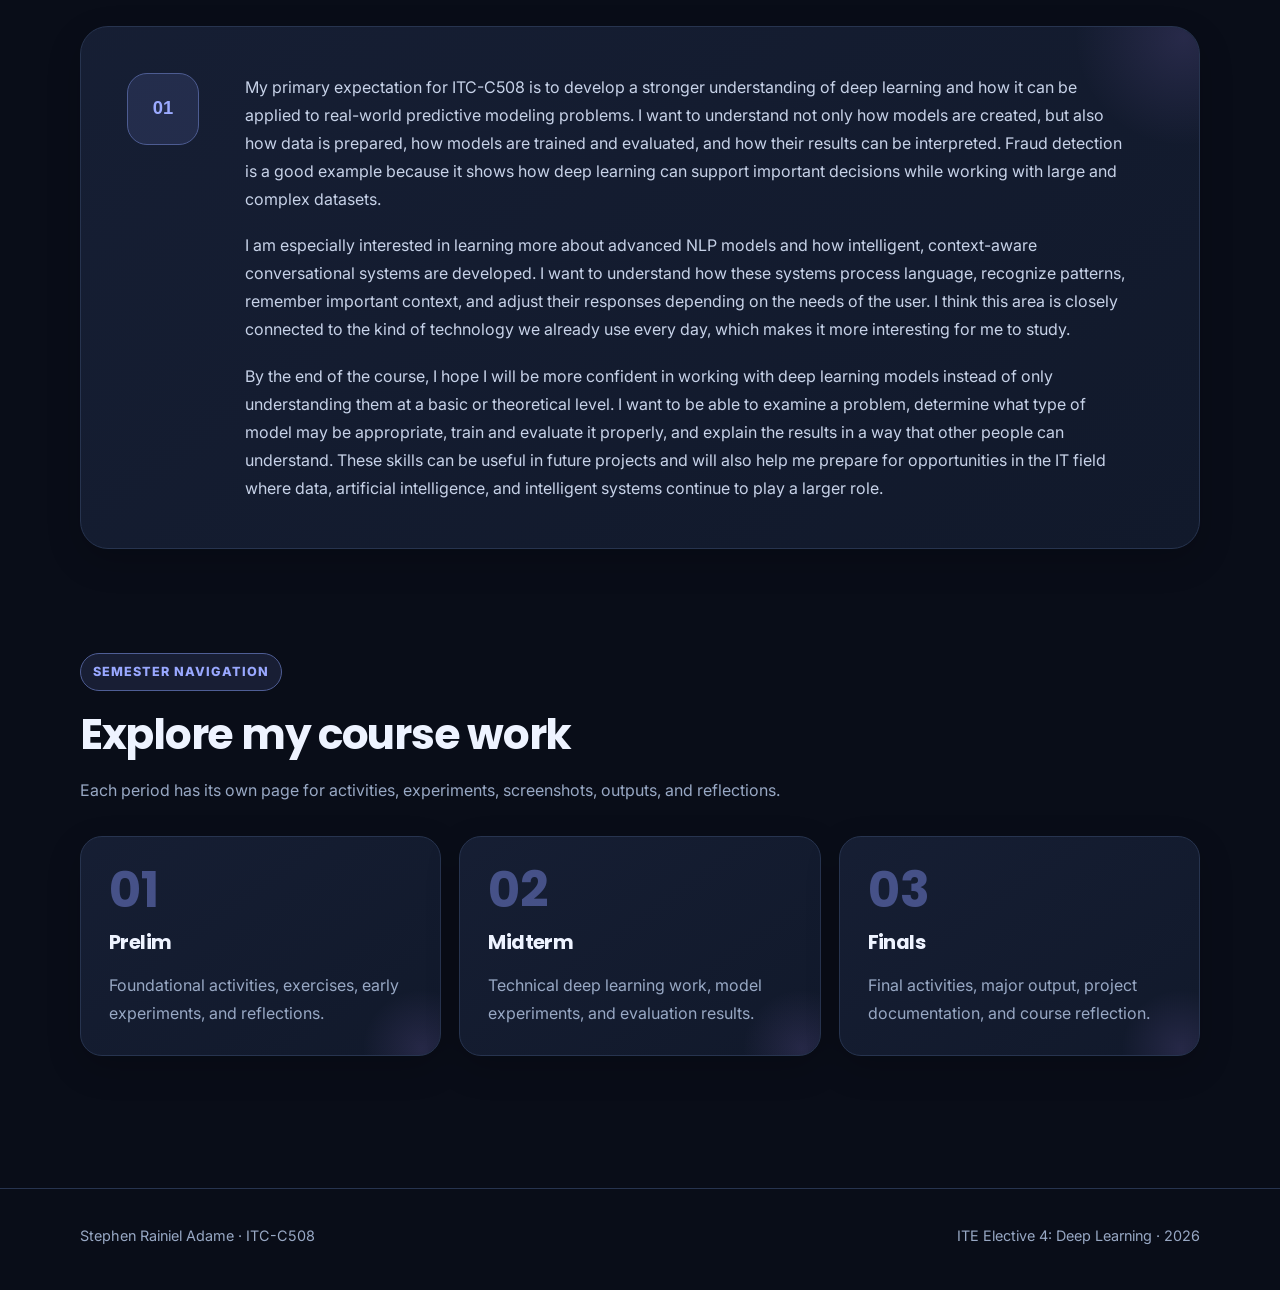
==== commit fe36f157: "small fixes" ====
--- a/index.html
+++ b/index.html
@@ -12,7 +12,7 @@
   </script>
   <meta name="description" content="ITC-C508 course e-portfolio of Stephen Rainiel Adame for ITE Elective 4: Deep Learning.">
   <title>ITC-C508 E-Portfolio | Stephen Rainiel Adame</title>
-  <link rel="stylesheet" href="assets/styles.css">
+  <link rel="stylesheet" href="assets/styles.css?v=20260913-2">
 </head>
 <body>
 <header class="site-header">
@@ -37,7 +37,8 @@
     <div class="container hero-grid">
       <div>
         <span class="eyebrow">Academic Course Portfolio</span>
-        <h1>ITC-C508 E-Portfolio</h1>
+        <h1>ITC-C508</h1>
+        <h1>E-Portfolio</h1>
         <p class="hero-course">ITE Elective 4: Deep Learning</p>
         <p class="hero-name">Stephen Rainiel Adame</p>
         <p class="lead">A collection of my activities, projects, learning experiences, and reflections throughout ITC-C508.</p>
@@ -173,6 +174,6 @@
     <span>ITE Elective 4: Deep Learning · <span data-year></span></span>
   </div>
 </footer>
-<script src="assets/script.js"></script>
+<script src="assets/script.js?v=20260913-2"></script>
 </body>
 </html>
--- a/assets/styles.css
+++ b/assets/styles.css
@@ -1153,3 +1153,304 @@
 @media (max-width: 760px) {
   .experiment-snapshot { grid-template-columns: 1fr; }
 }
+
+/* =========================================================
+   Supporting activity files — polished artifact presentation
+   ========================================================= */
+.artifact-section {
+  margin: 34px 30px 0;
+  padding: clamp(24px, 3.2vw, 34px);
+  border: 1px solid var(--border);
+  border-radius: 22px;
+  background: linear-gradient(180deg, var(--surface-2), var(--surface-3));
+  box-shadow: inset 0 1px 0 rgba(255,255,255,.025);
+}
+
+.artifact-heading {
+  display: flex;
+  align-items: flex-start;
+  justify-content: space-between;
+  gap: 22px;
+  margin: 0 0 24px;
+  padding-bottom: 20px;
+  border-bottom: 1px solid var(--border);
+}
+
+.artifact-heading > div { min-width: 0; }
+.artifact-heading h3 {
+  margin: 4px 0 7px;
+  font-size: clamp(1.18rem, 2.3vw, 1.48rem);
+  letter-spacing: -.02em;
+}
+.artifact-heading p {
+  max-width: 760px;
+  margin: 0;
+  color: var(--muted);
+  font-size: .92rem;
+  line-height: 1.65;
+}
+
+.artifact-count {
+  flex: 0 0 auto;
+  margin-top: 2px;
+  padding: 7px 11px;
+  border: 1px solid var(--border-strong);
+  border-radius: 999px;
+  background: var(--surface);
+  color: var(--text-soft);
+  font-size: .73rem;
+  font-weight: 700;
+  white-space: nowrap;
+}
+
+.artifact-layout {
+  display: grid;
+  gap: 16px;
+}
+.artifact-layout-featured {
+  grid-template-columns: minmax(0, 1.7fr) minmax(280px, .9fr);
+  align-items: stretch;
+}
+
+.artifact-card {
+  min-width: 0;
+  overflow: hidden;
+  border: 1px solid var(--border);
+  border-radius: 18px;
+  background: var(--surface);
+  box-shadow: 0 10px 26px rgba(0, 0, 0, .08);
+  transition: transform .18s ease, border-color .18s ease, box-shadow .18s ease;
+}
+.artifact-card:hover {
+  transform: translateY(-2px);
+  border-color: var(--border-strong);
+  box-shadow: var(--shadow-soft);
+}
+
+.artifact-card-visual {
+  display: grid;
+  grid-template-rows: auto 1fr;
+}
+
+.artifact-preview {
+  display: grid;
+  place-items: center;
+  min-height: 260px;
+  padding: 14px;
+  border-bottom: 1px solid var(--border);
+  background: #f6f8fc;
+}
+.artifact-preview img {
+  width: 100%;
+  max-height: 380px;
+  object-fit: contain;
+  border: 1px solid #dfe4ed;
+  border-radius: 10px;
+  background: #fff;
+}
+
+.artifact-card-file {
+  display: flex;
+  flex-direction: column;
+  min-height: 100%;
+}
+
+.artifact-card-body {
+  padding: 20px;
+}
+.artifact-card-body > p {
+  margin: 13px 0 0;
+  color: var(--muted);
+  font-size: .89rem;
+  line-height: 1.65;
+}
+
+.artifact-title-row {
+  display: flex;
+  align-items: flex-start;
+  gap: 13px;
+}
+.artifact-title-row > div { min-width: 0; }
+.artifact-title-row h4 {
+  margin: 3px 0 0;
+  color: var(--text);
+  font-size: .98rem;
+  line-height: 1.38;
+  letter-spacing: -.015em;
+}
+
+.file-badge {
+  width: 52px;
+  height: 52px;
+  flex: 0 0 52px;
+  display: grid;
+  place-items: center;
+  border: 1px solid var(--border-strong);
+  border-radius: 14px;
+  background: var(--primary-soft);
+  color: var(--primary);
+  font-family: 'Inter', sans-serif;
+  font-size: .65rem;
+  font-weight: 850;
+  letter-spacing: .045em;
+}
+.excel-badge { background: rgba(44, 160, 107, .11); color: #66c99d; border-color: rgba(80, 190, 137, .24); }
+.csv-badge { background: rgba(70, 162, 230, .11); color: #79bff0; border-color: rgba(87, 171, 234, .24); }
+.notebook-badge { background: rgba(230, 143, 66, .11); color: #efaa6f; border-color: rgba(230, 143, 66, .25); }
+.image-badge { background: rgba(177, 140, 255, .11); color: #c0a5ff; border-color: rgba(177, 140, 255, .25); }
+
+html[data-theme="light"] .excel-badge { color: #18764c; }
+html[data-theme="light"] .csv-badge { color: #246da2; }
+html[data-theme="light"] .notebook-badge { color: #a65719; }
+html[data-theme="light"] .image-badge { color: #7051c7; }
+
+.resource-type {
+  display: block;
+  color: var(--primary);
+  font-size: .67rem;
+  font-weight: 800;
+  letter-spacing: .095em;
+  line-height: 1.35;
+  text-transform: uppercase;
+}
+
+.compact-meta {
+  display: flex;
+  flex-wrap: wrap;
+  gap: 7px;
+  margin-top: 15px;
+}
+.compact-meta span {
+  padding: 5px 9px;
+  border: 1px solid var(--border);
+  border-radius: 999px;
+  background: var(--surface-2);
+  color: var(--text-soft);
+  font-size: .69rem;
+  font-weight: 650;
+  line-height: 1.3;
+}
+
+.artifact-card-footer,
+.artifact-actions {
+  display: flex;
+  align-items: center;
+  justify-content: space-between;
+  gap: 12px;
+}
+.artifact-card-footer {
+  margin-top: auto;
+  padding: 15px 20px;
+  border-top: 1px solid var(--border);
+  background: var(--surface-2);
+}
+.artifact-actions {
+  margin-top: 18px;
+  padding-top: 15px;
+  border-top: 1px solid var(--border);
+}
+.artifact-note {
+  color: var(--muted);
+  font-size: .72rem;
+  font-weight: 650;
+}
+.artifact-link {
+  color: var(--primary);
+  font-size: .8rem;
+  font-weight: 750;
+  white-space: nowrap;
+}
+.artifact-link:hover { text-decoration: underline; }
+
+.resource-download {
+  min-height: 38px;
+  padding: 8px 13px;
+  border-radius: 10px;
+  font-size: .78rem;
+  white-space: nowrap;
+}
+
+.resource-grid {
+  display: grid;
+  grid-template-columns: repeat(3, minmax(0, 1fr));
+  gap: 14px;
+}
+
+.experiment-snapshot {
+  display: grid;
+  grid-template-columns: repeat(3, minmax(0, 1fr));
+  gap: 12px;
+  margin: 0 0 18px;
+}
+.experiment-snapshot > div {
+  position: relative;
+  min-width: 0;
+  padding: 16px 17px 15px;
+  overflow: hidden;
+  border: 1px solid var(--border);
+  border-radius: 15px;
+  background: var(--surface);
+}
+.experiment-snapshot > div::before {
+  content: '';
+  position: absolute;
+  left: 0;
+  top: 0;
+  width: 3px;
+  height: 100%;
+  background: linear-gradient(var(--primary), var(--accent));
+}
+.experiment-snapshot span,
+.experiment-snapshot small {
+  display: block;
+  color: var(--muted);
+}
+.experiment-snapshot span {
+  margin-bottom: 5px;
+  font-size: .65rem;
+  font-weight: 800;
+  letter-spacing: .08em;
+  text-transform: uppercase;
+}
+.experiment-snapshot strong {
+  display: block;
+  color: var(--text);
+  font-size: 1.32rem;
+  line-height: 1.2;
+}
+.experiment-snapshot small {
+  margin-top: 5px;
+  font-size: .72rem;
+  line-height: 1.35;
+}
+
+@media (max-width: 960px) {
+  .artifact-layout-featured { grid-template-columns: 1fr; }
+  .resource-grid { grid-template-columns: 1fr; }
+  .artifact-card-file { min-height: auto; }
+}
+
+@media (max-width: 760px) {
+  .artifact-section {
+    margin: 26px 20px 0;
+    padding: 20px;
+    border-radius: 18px;
+  }
+  .artifact-heading {
+    flex-direction: column;
+    gap: 12px;
+    margin-bottom: 18px;
+    padding-bottom: 17px;
+  }
+  .artifact-count { margin-top: 0; }
+  .experiment-snapshot { grid-template-columns: 1fr; }
+  .artifact-card-body { padding: 18px; }
+  .artifact-card-footer,
+  .artifact-actions {
+    align-items: flex-start;
+    flex-direction: column;
+  }
+  .resource-download { width: 100%; }
+  .artifact-preview { min-height: 190px; padding: 10px; }
+  .artifact-preview img { max-height: 280px; }
+}
